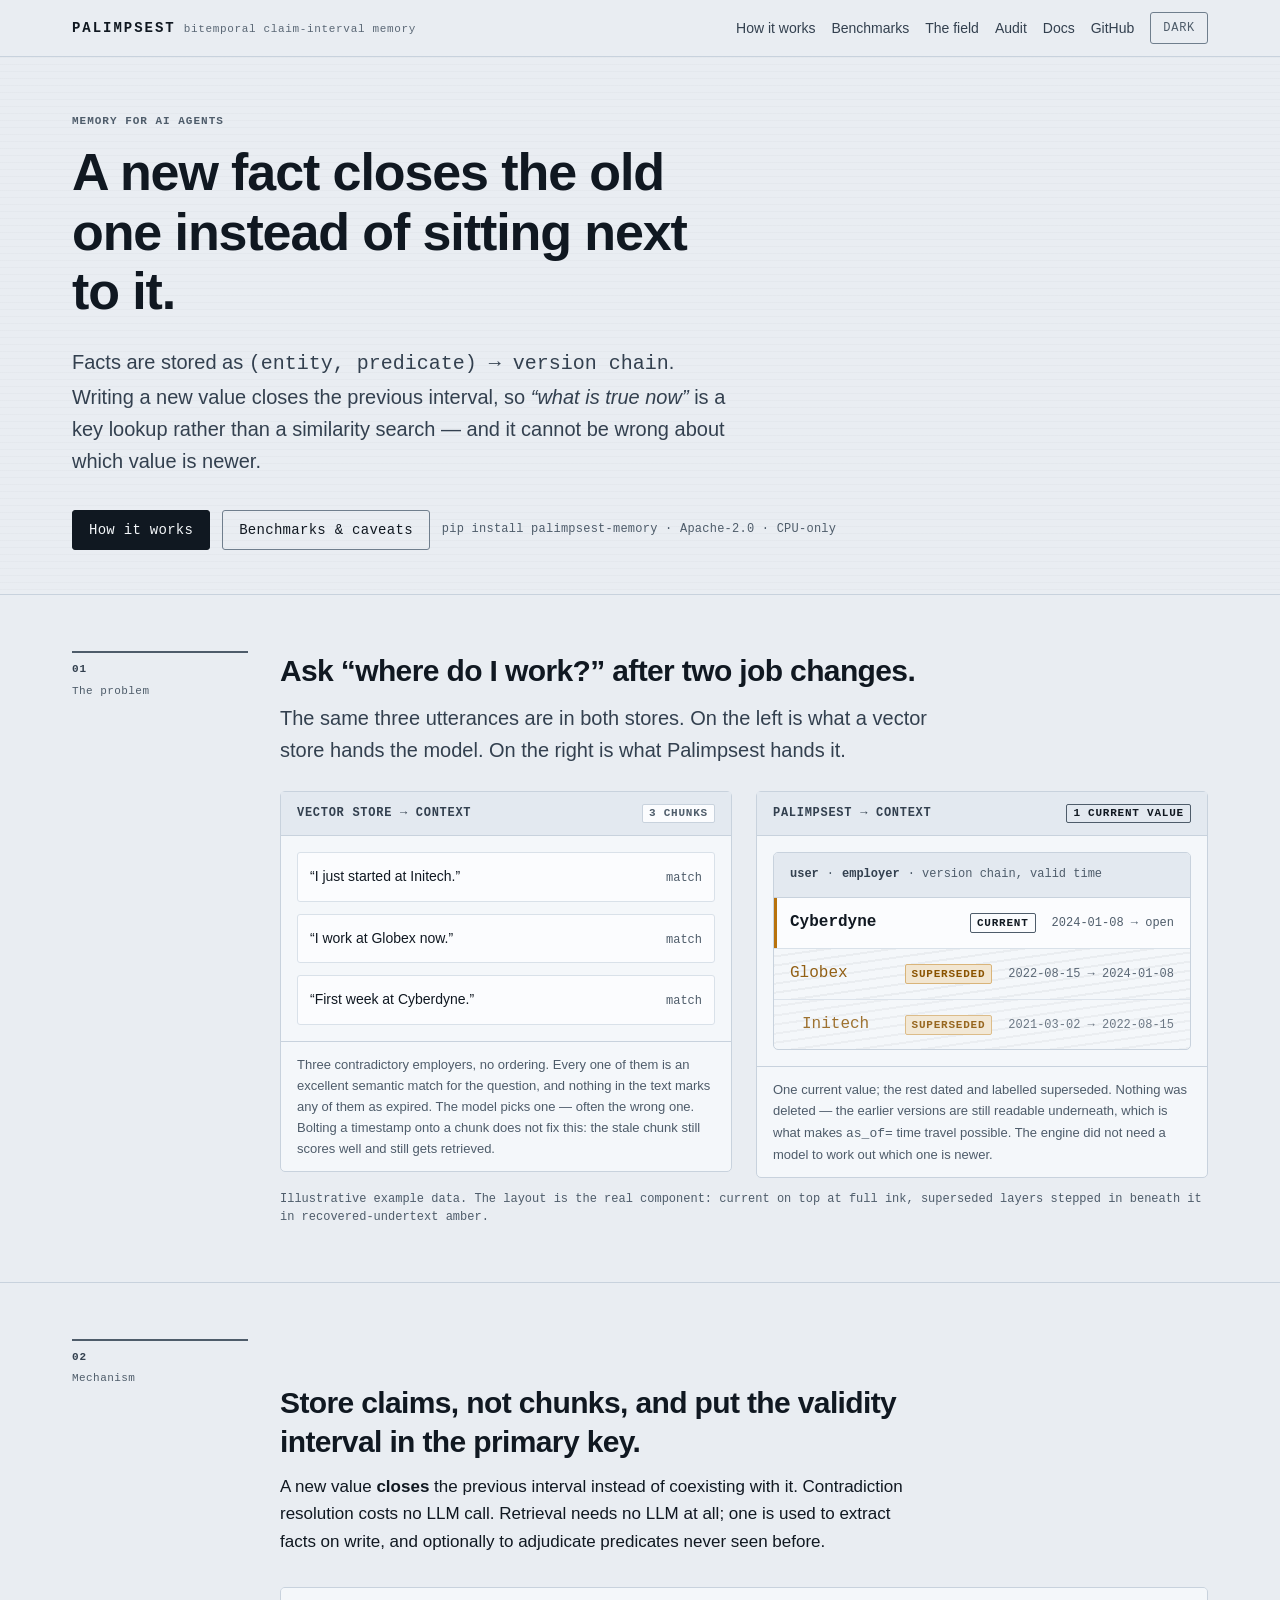
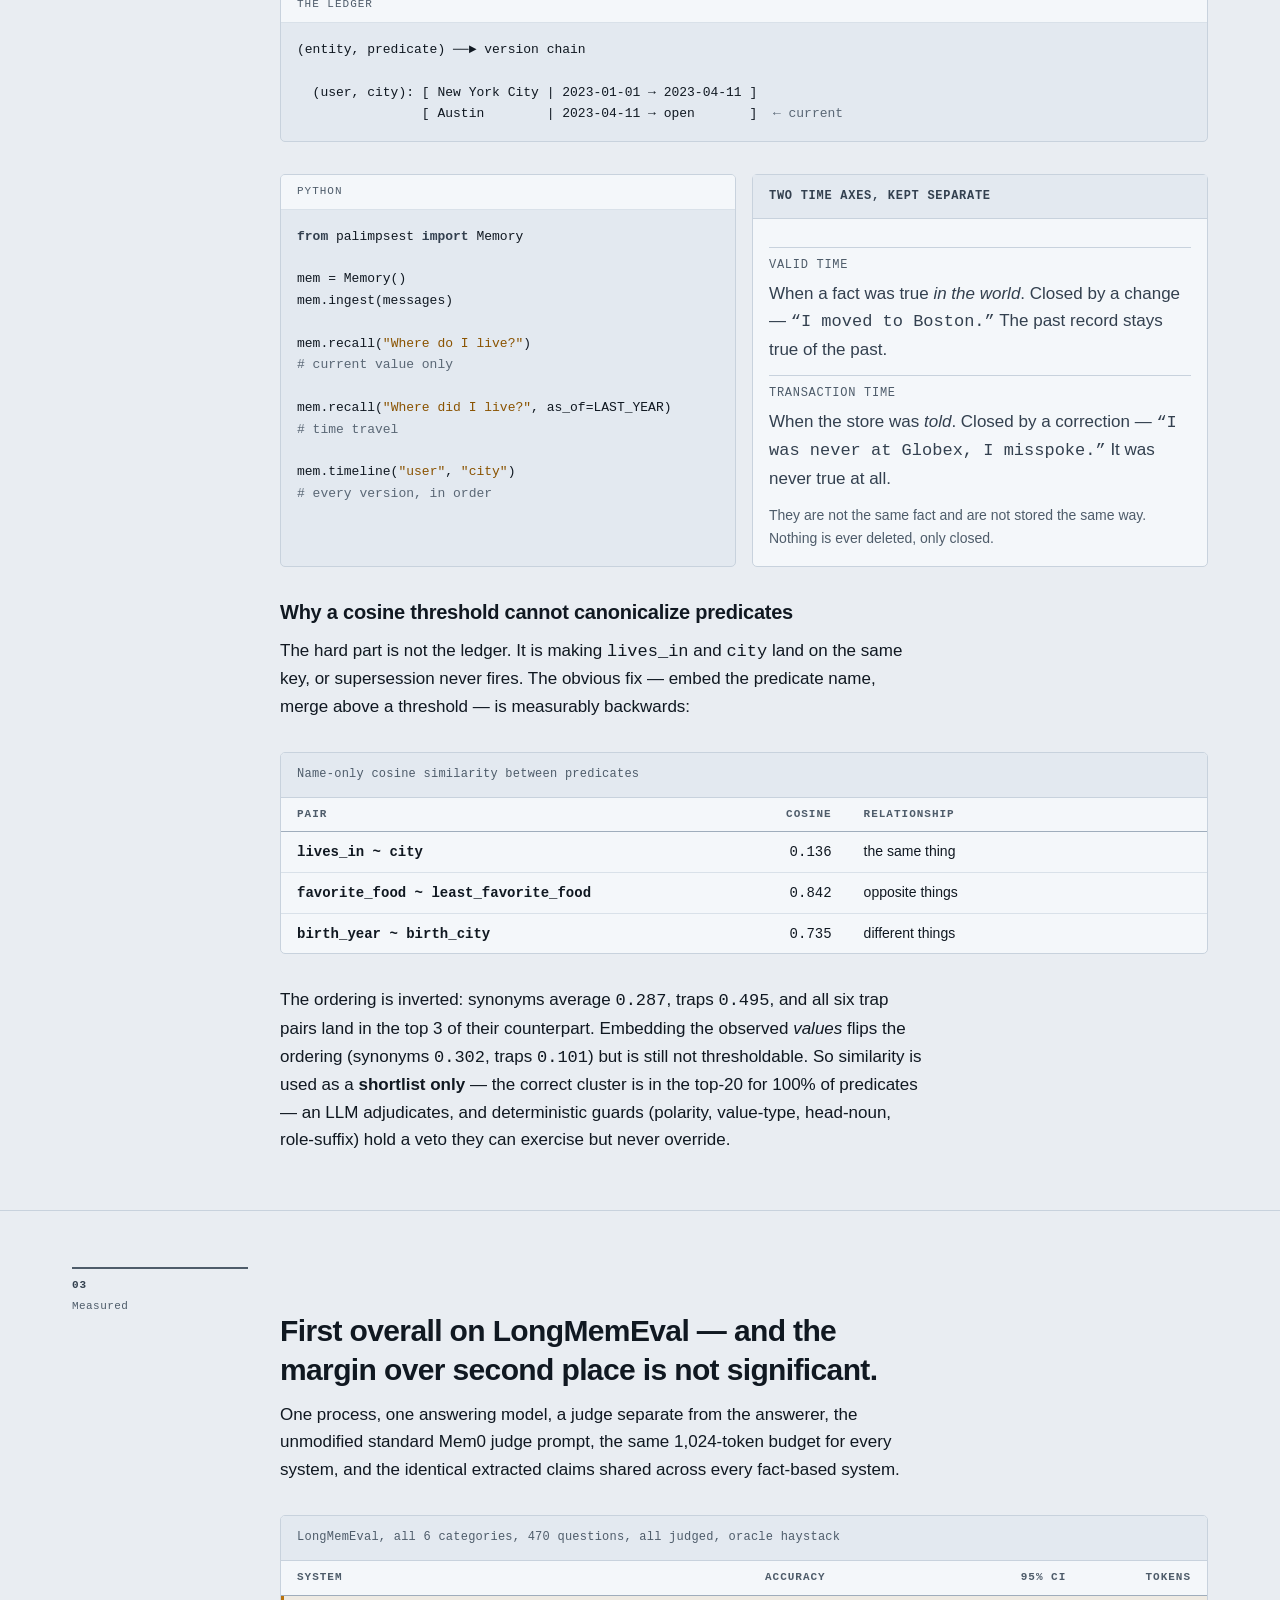
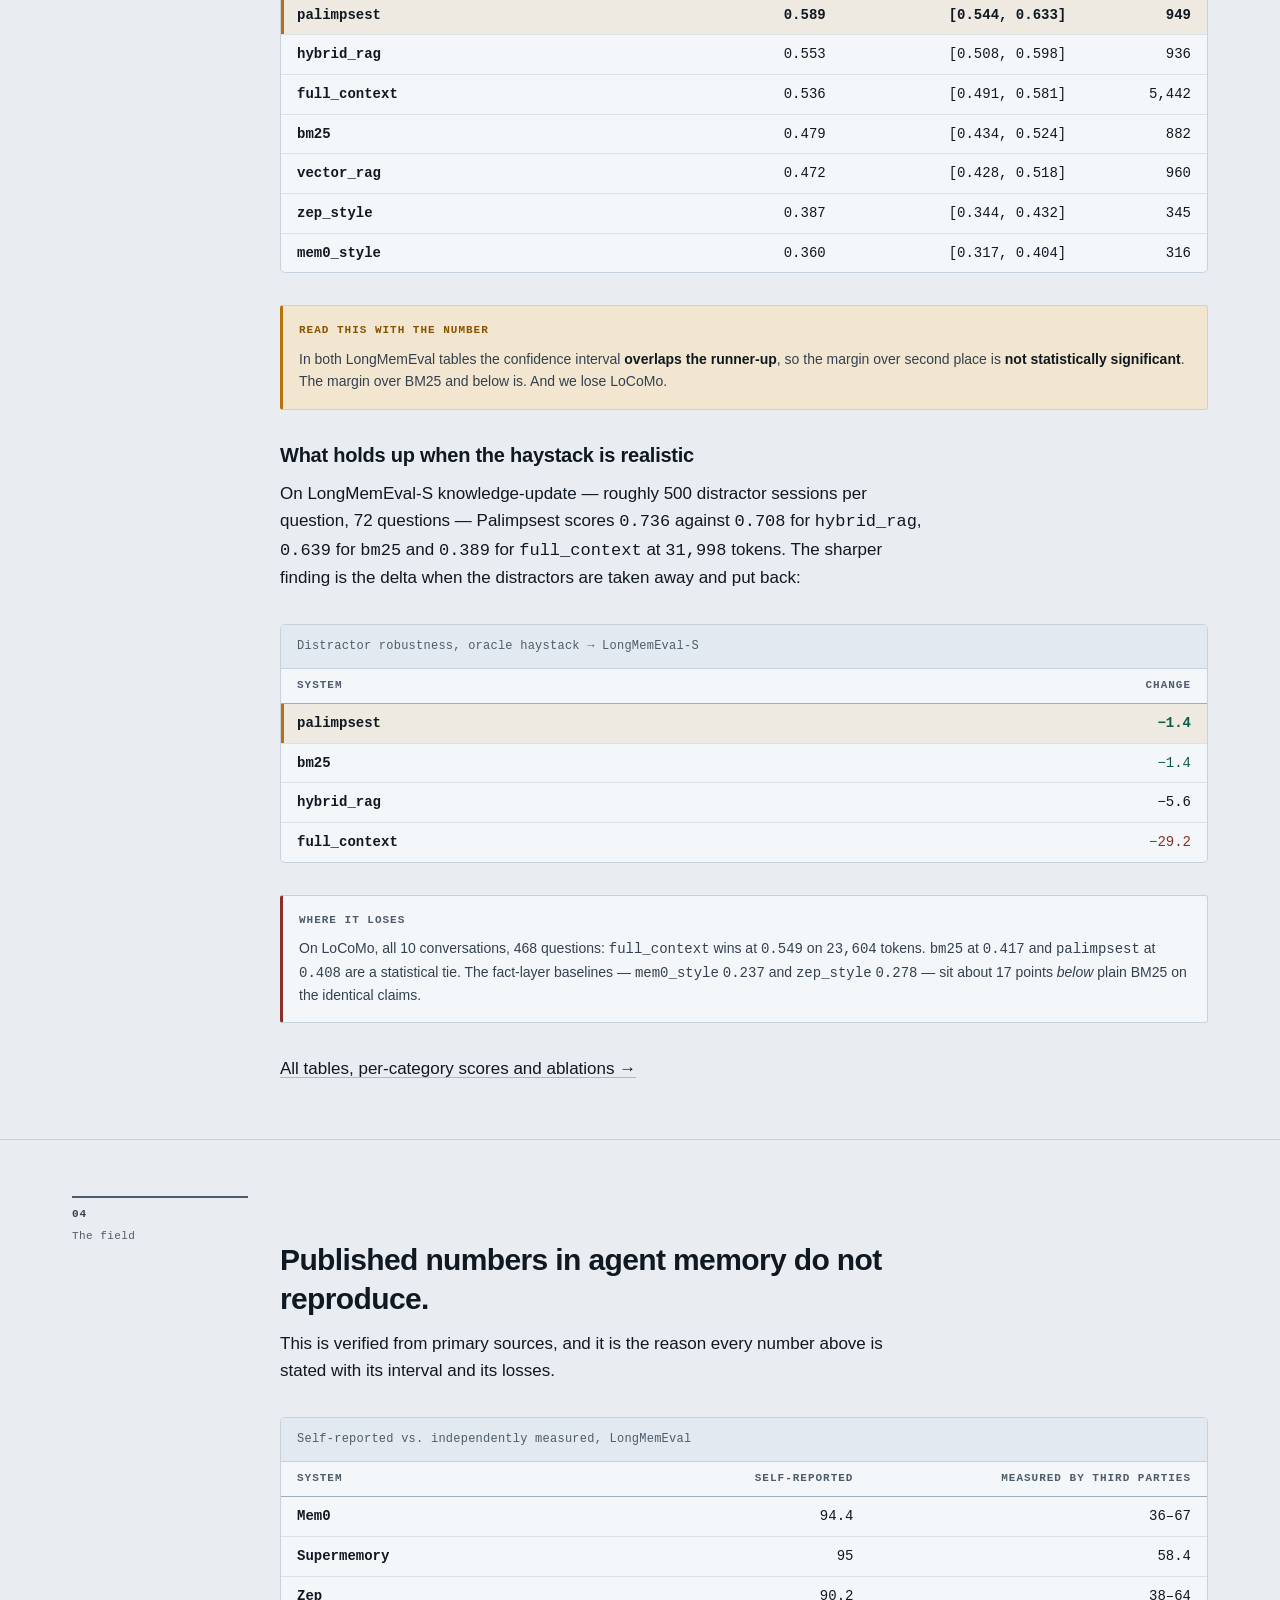
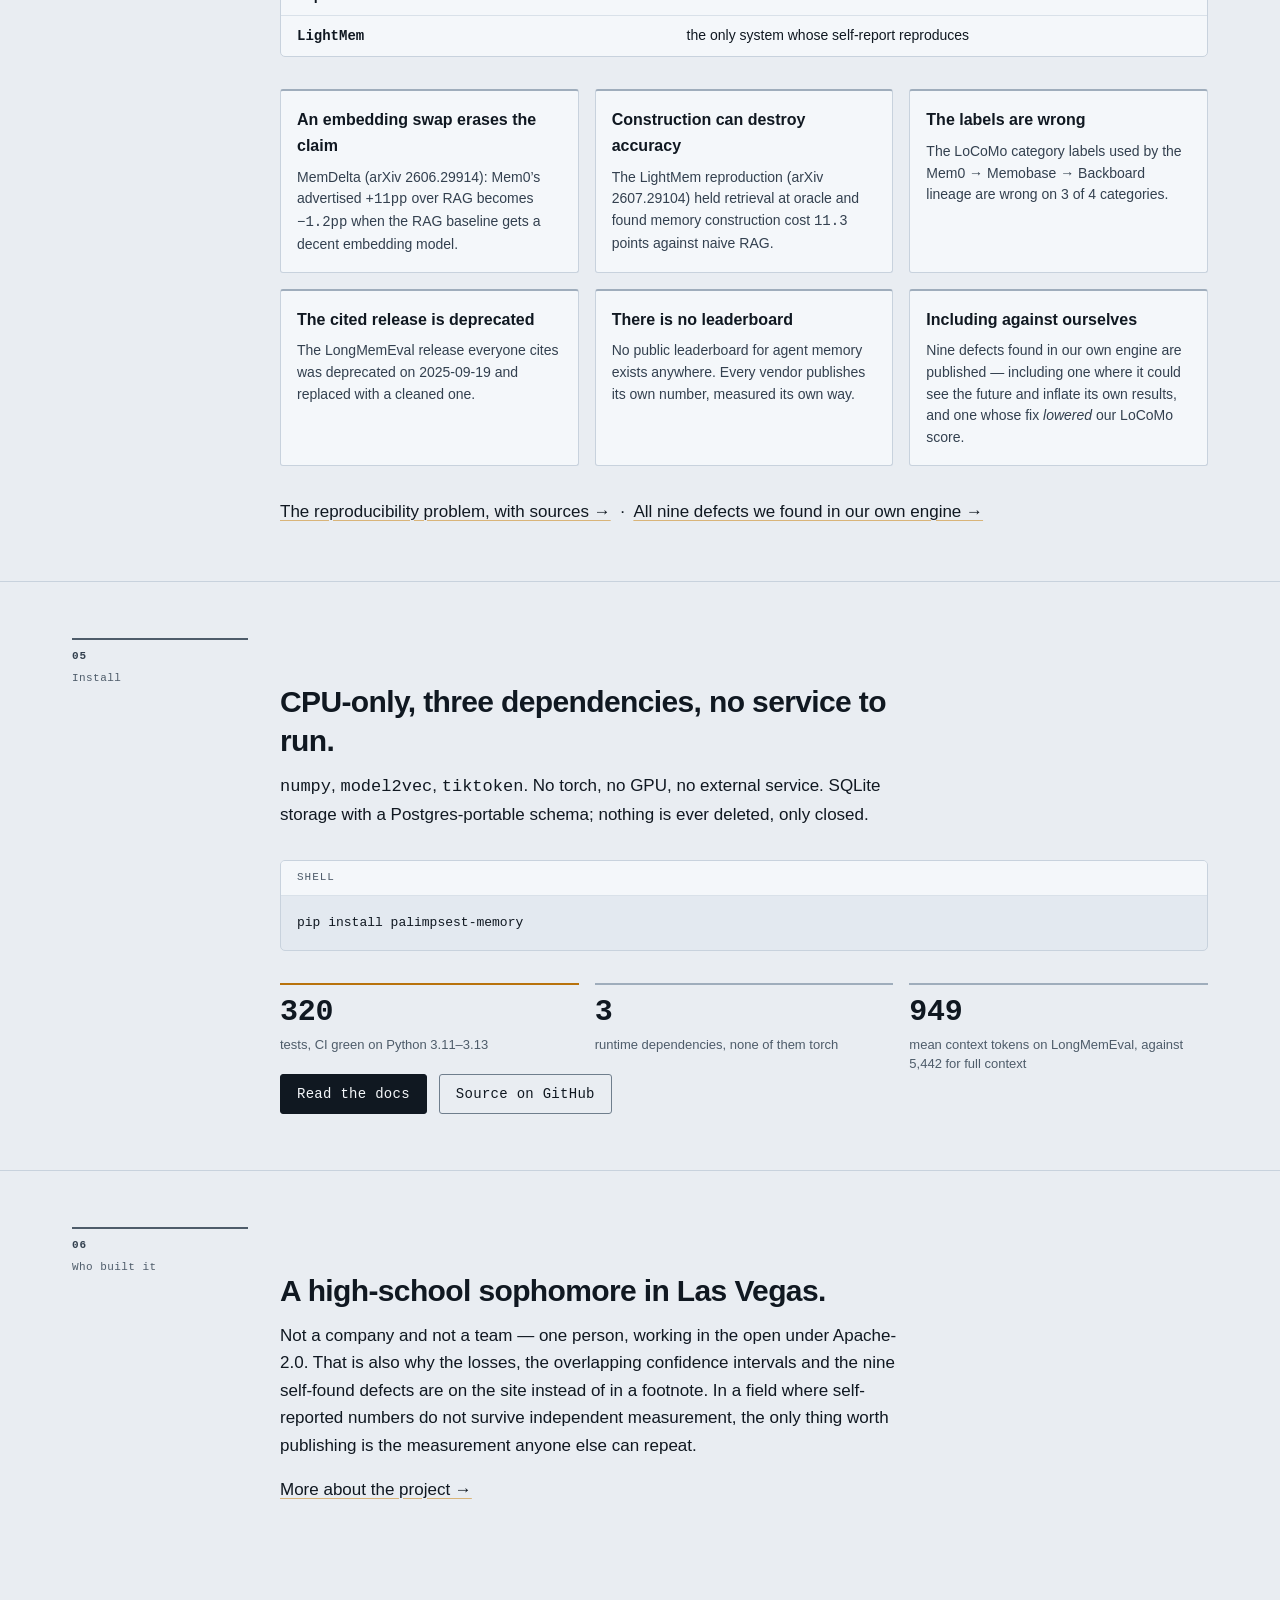
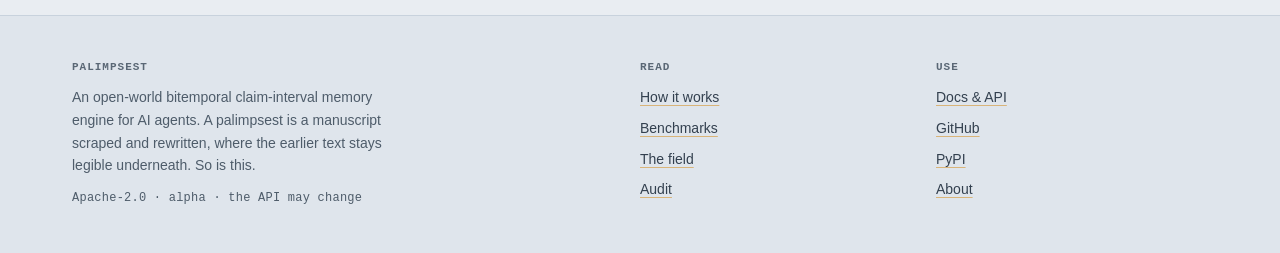
==== site/index.html @ 096b79fa "LLM-free retrieval ceiling for LongMemEval, per category A judged run over 470 questions costs an ho" ====
<!DOCTYPE html>
<html lang="en">
<head>
<meta charset="utf-8">
<meta name="viewport" content="width=device-width, initial-scale=1">
<title>Palimpsest — bitemporal claim-interval memory for AI agents</title>
<meta name="description" content="An open-world bitemporal memory engine. A new value closes the previous interval instead of coexisting with it, so &quot;what is true now&quot; is a key lookup, not a similarity search.">
<link rel="stylesheet" href="assets/site.css">
<script src="assets/site.js"></script>
</head>
<body>

<a class="skip-link" href="#main">Skip to content</a>

<header class="site-header" data-nav="closed">
  <div class="wrap site-header__inner">
    <a class="brand" href="index.html">
      <span class="brand__name">Palimpsest</span>
      <span class="brand__note">bitemporal claim-interval memory</span>
    </a>

    <nav class="nav" aria-label="Primary">
      <ul class="nav-list">
        <li><a href="how-it-works.html">How it works</a></li>
        <li><a href="benchmarks.html">Benchmarks</a></li>
        <li><a href="field.html">The field</a></li>
        <li><a href="audit.html">Audit</a></li>
        <li><a href="docs.html">Docs</a></li>
        <li><a href="https://github.com/joe51111jwd/palimpsest">GitHub</a></li>
      </ul>
    </nav>

    <button class="nav-toggle" type="button" data-nav-toggle aria-expanded="false">Menu</button>
    <button class="theme-toggle" type="button" data-theme-toggle>Dark</button>
  </div>
</header>

<main id="main">

  <!-- ============ Hero: the thesis, not a logo ============ -->
  <section class="hero">
    <div class="wrap">
      <p class="eyebrow">Memory for AI agents</p>
      <h1 class="hero__title">A new fact closes the old one instead of sitting next to it.</h1>
      <p class="hero__lede">
        Facts are stored as <span class="mono">(entity, predicate) → version chain</span>. Writing a new
        value closes the previous interval, so <em>&ldquo;what is true now&rdquo;</em> is a key lookup rather
        than a similarity search &mdash; and it cannot be wrong about which value is newer.
      </p>
      <div class="hero__actions">
        <a class="btn" href="how-it-works.html">How it works</a>
        <a class="btn btn--ghost" href="benchmarks.html">Benchmarks &amp; caveats</a>
        <span class="meta">pip install palimpsest-memory &middot; Apache-2.0 &middot; CPU-only</span>
      </div>
    </div>
  </section>

  <!-- ============ 01 The comparison ============ -->
  <section class="section" id="comparison">
    <div class="wrap section-grid">
      <div class="section-rail"><b>01</b><span>The problem</span></div>

      <div>
        <h2>Ask &ldquo;where do I work?&rdquo; after two job changes.</h2>
        <p class="lede mt-3">
          The same three utterances are in both stores. On the left is what a vector store hands the
          model. On the right is what Palimpsest hands it.
        </p>

        <div class="compare mt-5">

          <!-- What a vector store returns -->
          <div class="panel">
            <div class="panel__head">
              <span class="panel__title">Vector store &rarr; context</span>
              <span class="pill">3 chunks</span>
            </div>
            <div class="panel__body">
              <div class="chunk">
                <span class="chunk__text">&ldquo;I just started at Initech.&rdquo;</span>
                <span class="chunk__score">match</span>
              </div>
              <div class="chunk">
                <span class="chunk__text">&ldquo;I work at Globex now.&rdquo;</span>
                <span class="chunk__score">match</span>
              </div>
              <div class="chunk">
                <span class="chunk__text">&ldquo;First week at Cyberdyne.&rdquo;</span>
                <span class="chunk__score">match</span>
              </div>
            </div>
            <div class="panel__foot">
              Three contradictory employers, no ordering. Every one of them is an excellent semantic
              match for the question, and nothing in the text marks any of them as expired. The model
              picks one &mdash; often the wrong one. Bolting a timestamp onto a chunk does not fix this:
              the stale chunk still scores well and still gets retrieved.
            </div>
          </div>

          <!-- What Palimpsest returns -->
          <div class="panel">
            <div class="panel__head">
              <span class="panel__title">Palimpsest &rarr; context</span>
              <span class="pill pill--current">1 current value</span>
            </div>
            <div class="panel__body">
              <div class="stratum">
                <div class="stratum__key">
                  <b>user</b> <span>&middot;</span> <b>employer</b>
                  <span>&middot; version chain, valid time</span>
                </div>
                <div class="stratum__layers">
                  <div class="stratum-layer is-current">
                    <span class="stratum-layer__value">Cyberdyne</span>
                    <span class="pill pill--current">current</span>
                    <span class="stratum-layer__range">2024-01-08 &rarr; open</span>
                  </div>
                  <div class="stratum-layer is-superseded">
                    <span class="stratum-layer__value">Globex</span>
                    <span class="pill pill--superseded">superseded</span>
                    <span class="stratum-layer__range">2022-08-15 &rarr; 2024-01-08</span>
                  </div>
                  <div class="stratum-layer is-superseded">
                    <span class="stratum-layer__value">Initech</span>
                    <span class="pill pill--superseded">superseded</span>
                    <span class="stratum-layer__range">2021-03-02 &rarr; 2022-08-15</span>
                  </div>
                </div>
              </div>
            </div>
            <div class="panel__foot">
              One current value; the rest dated and labelled superseded. Nothing was deleted &mdash; the
              earlier versions are still readable underneath, which is what makes
              <span class="mono">as_of=</span> time travel possible. The engine did not need a model to
              work out which one is newer.
            </div>
          </div>

        </div>

        <p class="figcaption">
          Illustrative example data. The layout is the real component: current on top at full ink,
          superseded layers stepped in beneath it in recovered-undertext amber.
        </p>
      </div>
    </div>
  </section>

  <!-- ============ 02 Mechanism ============ -->
  <section class="section" id="mechanism">
    <div class="wrap section-grid">
      <div class="section-rail"><b>02</b><span>Mechanism</span></div>

      <div class="stack-lg">
        <div class="prose">
          <h2>Store claims, not chunks, and put the validity interval in the primary key.</h2>
          <p>
            A new value <strong>closes</strong> the previous interval instead of coexisting with it.
            Contradiction resolution costs no LLM call. Retrieval needs no LLM at all; one is used to
            extract facts on write, and optionally to adjudicate predicates never seen before.
          </p>
        </div>

        <div class="code">
          <div class="code__label">The ledger</div>
<pre><code>(entity, predicate) ──► version chain

  (user, city): [ New York City | 2023-01-01 → 2023-04-11 ]
                [ Austin        | 2023-04-11 → open       ]  <span class="c">← current</span></code></pre>
        </div>

        <div class="grid-2">
          <div class="code">
            <div class="code__label">python</div>
<pre><code><span class="k">from</span> palimpsest <span class="k">import</span> Memory

mem = Memory()
mem.ingest(messages)

mem.recall(<span class="s">"Where do I live?"</span>)
<span class="c"># current value only</span>

mem.recall(<span class="s">"Where did I live?"</span>, as_of=LAST_YEAR)
<span class="c"># time travel</span>

mem.timeline(<span class="s">"user"</span>, <span class="s">"city"</span>)
<span class="c"># every version, in order</span></code></pre>
          </div>

          <div class="panel">
            <div class="panel__head"><span class="panel__title">Two time axes, kept separate</span></div>
            <div class="panel__body">
              <dl class="dl-axes">
                <dt>Valid time</dt>
                <dd>When a fact was true <em>in the world</em>. Closed by a change &mdash;
                  <span class="mono">&ldquo;I moved to Boston.&rdquo;</span> The past record stays true of
                  the past.</dd>
                <dt>Transaction time</dt>
                <dd>When the store was <em>told</em>. Closed by a correction &mdash;
                  <span class="mono">&ldquo;I was never at Globex, I misspoke.&rdquo;</span> It was never
                  true at all.</dd>
              </dl>
              <p class="meta-note">
                They are not the same fact and are not stored the same way. Nothing is ever deleted,
                only closed.
              </p>
            </div>
          </div>
        </div>

        <div class="prose">
          <h3>Why a cosine threshold cannot canonicalize predicates</h3>
          <p>
            The hard part is not the ledger. It is making <span class="mono">lives_in</span> and
            <span class="mono">city</span> land on the same key, or supersession never fires. The
            obvious fix &mdash; embed the predicate name, merge above a threshold &mdash; is measurably
            backwards:
          </p>
        </div>

        <div class="table-wrap">
          <table class="data">
            <caption>Name-only cosine similarity between predicates</caption>
            <thead>
              <tr>
                <th scope="col" class="wrap-cell">pair</th>
                <th scope="col" class="num">cosine</th>
                <th scope="col" class="wrap-cell">relationship</th>
              </tr>
            </thead>
            <tbody>
              <tr>
                <th scope="row" class="mono wrap-cell">lives_in ~ city</th>
                <td class="num">0.136</td>
                <td class="wrap-cell">the same thing</td>
              </tr>
              <tr>
                <th scope="row" class="mono wrap-cell">favorite_food ~ least_favorite_food</th>
                <td class="num">0.842</td>
                <td class="wrap-cell">opposite things</td>
              </tr>
              <tr>
                <th scope="row" class="mono wrap-cell">birth_year ~ birth_city</th>
                <td class="num">0.735</td>
                <td class="wrap-cell">different things</td>
              </tr>
            </tbody>
          </table>
        </div>

        <div class="prose">
          <p>
            The ordering is inverted: synonyms average <span class="num">0.287</span>, traps
            <span class="num">0.495</span>, and all six trap pairs land in the top 3 of their
            counterpart. Embedding the observed <em>values</em> flips the ordering (synonyms
            <span class="num">0.302</span>, traps <span class="num">0.101</span>) but is still not
            thresholdable. So similarity is used as a <strong>shortlist only</strong> &mdash; the correct
            cluster is in the top-20 for 100% of predicates &mdash; an LLM adjudicates, and deterministic
            guards (polarity, value-type, head-noun, role-suffix) hold a veto they can exercise but
            never override.
          </p>
        </div>
      </div>
    </div>
  </section>

  <!-- ============ 03 Result ============ -->
  <section class="section" id="result">
    <div class="wrap section-grid">
      <div class="section-rail"><b>03</b><span>Measured</span></div>

      <div class="stack-lg">
        <div class="prose">
          <h2>First overall on LongMemEval &mdash; and the margin over second place is not significant.</h2>
          <p>
            One process, one answering model, a judge separate from the answerer, the unmodified
            standard Mem0 judge prompt, the same 1,024-token budget for every system, and the
            identical extracted claims shared across every fact-based system.
          </p>
        </div>

        <div class="table-wrap">
          <table class="data">
            <caption>LongMemEval, all 6 categories, 470 questions, all judged, oracle haystack</caption>
            <thead>
              <tr>
                <th scope="col" class="wrap-cell">system</th>
                <th scope="col" class="num">accuracy</th>
                <th scope="col" class="num">95% CI</th>
                <th scope="col" class="num">tokens</th>
              </tr>
            </thead>
            <tbody>
              <tr class="is-ours">
                <th scope="row" class="mono">palimpsest</th>
                <td class="num">0.589</td>
                <td class="num">[0.544, 0.633]</td>
                <td class="num">949</td>
              </tr>
              <tr>
                <th scope="row" class="mono">hybrid_rag</th>
                <td class="num">0.553</td>
                <td class="num">[0.508, 0.598]</td>
                <td class="num">936</td>
              </tr>
              <tr>
                <th scope="row" class="mono">full_context</th>
                <td class="num">0.536</td>
                <td class="num">[0.491, 0.581]</td>
                <td class="num">5,442</td>
              </tr>
              <tr>
                <th scope="row" class="mono">bm25</th>
                <td class="num">0.479</td>
                <td class="num">[0.434, 0.524]</td>
                <td class="num">882</td>
              </tr>
              <tr>
                <th scope="row" class="mono">vector_rag</th>
                <td class="num">0.472</td>
                <td class="num">[0.428, 0.518]</td>
                <td class="num">960</td>
              </tr>
              <tr>
                <th scope="row" class="mono">zep_style</th>
                <td class="num">0.387</td>
                <td class="num">[0.344, 0.432]</td>
                <td class="num">345</td>
              </tr>
              <tr>
                <th scope="row" class="mono">mem0_style</th>
                <td class="num">0.360</td>
                <td class="num">[0.317, 0.404]</td>
                <td class="num">316</td>
              </tr>
            </tbody>
          </table>
        </div>

        <div class="callout callout--caveat">
          <p class="callout__title">Read this with the number</p>
          <p>
            In both LongMemEval tables the confidence interval <strong>overlaps the runner-up</strong>,
            so the margin over second place is <strong>not statistically significant</strong>. The margin
            over BM25 and below is. And we lose LoCoMo.
          </p>
        </div>

        <div class="prose">
          <h3>What holds up when the haystack is realistic</h3>
          <p>
            On LongMemEval-S knowledge-update &mdash; roughly 500 distractor sessions per question, 72
            questions &mdash; Palimpsest scores <span class="num">0.736</span> against
            <span class="num">0.708</span> for <span class="mono">hybrid_rag</span>,
            <span class="num">0.639</span> for <span class="mono">bm25</span> and
            <span class="num">0.389</span> for <span class="mono">full_context</span> at
            <span class="num">31,998</span> tokens. The sharper finding is the delta when the
            distractors are taken away and put back:
          </p>
        </div>

        <div class="table-wrap">
          <table class="data">
            <caption>Distractor robustness, oracle haystack &rarr; LongMemEval-S</caption>
            <thead>
              <tr>
                <th scope="col" class="wrap-cell">system</th>
                <th scope="col" class="num">change</th>
              </tr>
            </thead>
            <tbody>
              <tr class="is-ours">
                <th scope="row" class="mono">palimpsest</th>
                <td class="num pos">&minus;1.4</td>
              </tr>
              <tr>
                <th scope="row" class="mono">bm25</th>
                <td class="num pos">&minus;1.4</td>
              </tr>
              <tr>
                <th scope="row" class="mono">hybrid_rag</th>
                <td class="num">&minus;5.6</td>
              </tr>
              <tr>
                <th scope="row" class="mono">full_context</th>
                <td class="num neg">&minus;29.2</td>
              </tr>
            </tbody>
          </table>
        </div>

        <div class="callout callout--loss">
          <p class="callout__title">Where it loses</p>
          <p>
            On LoCoMo, all 10 conversations, 468 questions: <span class="mono">full_context</span> wins
            at <span class="num">0.549</span> on <span class="num">23,604</span> tokens.
            <span class="mono">bm25</span> at <span class="num">0.417</span> and
            <span class="mono">palimpsest</span> at <span class="num">0.408</span> are a statistical
            tie. The fact-layer baselines &mdash; <span class="mono">mem0_style</span>
            <span class="num">0.237</span> and <span class="mono">zep_style</span>
            <span class="num">0.278</span> &mdash; sit about 17 points <em>below</em> plain BM25 on the
            identical claims.
          </p>
        </div>

        <p><a href="benchmarks.html">All tables, per-category scores and ablations &rarr;</a></p>
      </div>
    </div>
  </section>

  <!-- ============ 04 The field ============ -->
  <section class="section" id="field">
    <div class="wrap section-grid">
      <div class="section-rail"><b>04</b><span>The field</span></div>

      <div class="stack-lg">
        <div class="prose">
          <h2>Published numbers in agent memory do not reproduce.</h2>
          <p>
            This is verified from primary sources, and it is the reason every number above is stated
            with its interval and its losses.
          </p>
        </div>

        <div class="table-wrap">
          <table class="data">
            <caption>Self-reported vs. independently measured, LongMemEval</caption>
            <thead>
              <tr>
                <th scope="col" class="wrap-cell">system</th>
                <th scope="col" class="num">self-reported</th>
                <th scope="col" class="num">measured by third parties</th>
              </tr>
            </thead>
            <tbody>
              <tr>
                <th scope="row" class="mono">Mem0</th>
                <td class="num">94.4</td>
                <td class="num">36&ndash;67</td>
              </tr>
              <tr>
                <th scope="row" class="mono">Supermemory</th>
                <td class="num">95</td>
                <td class="num">58.4</td>
              </tr>
              <tr>
                <th scope="row" class="mono">Zep</th>
                <td class="num">90.2</td>
                <td class="num">38&ndash;64</td>
              </tr>
              <tr>
                <th scope="row" class="mono">LightMem</th>
                <td class="wrap-cell" colspan="2">the only system whose self-report reproduces</td>
              </tr>
            </tbody>
          </table>
        </div>

        <div class="grid-3">
          <div class="card">
            <p class="card__title">An embedding swap erases the claim</p>
            <p class="card__body">
              MemDelta (arXiv 2606.29914): Mem0&rsquo;s advertised <span class="num">+11pp</span> over RAG
              becomes <span class="num">&minus;1.2pp</span> when the RAG baseline gets a decent
              embedding model.
            </p>
          </div>
          <div class="card">
            <p class="card__title">Construction can destroy accuracy</p>
            <p class="card__body">
              The LightMem reproduction (arXiv 2607.29104) held retrieval at oracle and found memory
              construction cost <span class="num">11.3</span> points against naive RAG.
            </p>
          </div>
          <div class="card">
            <p class="card__title">The labels are wrong</p>
            <p class="card__body">
              The LoCoMo category labels used by the Mem0 &rarr; Memobase &rarr; Backboard lineage are
              wrong on 3 of 4 categories.
            </p>
          </div>
          <div class="card">
            <p class="card__title">The cited release is deprecated</p>
            <p class="card__body">
              The LongMemEval release everyone cites was deprecated on 2025-09-19 and replaced with a
              cleaned one.
            </p>
          </div>
          <div class="card">
            <p class="card__title">There is no leaderboard</p>
            <p class="card__body">
              No public leaderboard for agent memory exists anywhere. Every vendor publishes its own
              number, measured its own way.
            </p>
          </div>
          <div class="card">
            <p class="card__title">Including against ourselves</p>
            <p class="card__body">
              Nine defects found in our own engine are published &mdash; including one where it could see
              the future and inflate its own results, and one whose fix <em>lowered</em> our LoCoMo
              score.
            </p>
          </div>
        </div>

        <p>
          <a href="field.html">The reproducibility problem, with sources &rarr;</a>
          &nbsp;&middot;&nbsp;
          <a href="audit.html">All nine defects we found in our own engine &rarr;</a>
        </p>
      </div>
    </div>
  </section>

  <!-- ============ 05 Install ============ -->
  <section class="section" id="install">
    <div class="wrap section-grid">
      <div class="section-rail"><b>05</b><span>Install</span></div>

      <div class="stack-lg">
        <div class="prose">
          <h2>CPU-only, three dependencies, no service to run.</h2>
          <p>
            <span class="mono">numpy</span>, <span class="mono">model2vec</span>,
            <span class="mono">tiktoken</span>. No torch, no GPU, no external service. SQLite storage
            with a Postgres-portable schema; nothing is ever deleted, only closed.
          </p>
        </div>

        <div class="code">
          <div class="code__label">shell</div>
<pre><code>pip install palimpsest-memory</code></pre>
        </div>

        <div class="grid-3">
          <div class="stat stat--accent">
            <span class="stat__value">320</span>
            <span class="stat__label">tests, CI green on Python 3.11&ndash;3.13</span>
          </div>
          <div class="stat">
            <span class="stat__value">3</span>
            <span class="stat__label">runtime dependencies, none of them torch</span>
          </div>
          <div class="stat">
            <span class="stat__value">949</span>
            <span class="stat__label">mean context tokens on LongMemEval, against 5,442 for full context</span>
          </div>
        </div>

        <div class="hero__actions mt-0">
          <a class="btn" href="docs.html">Read the docs</a>
          <a class="btn btn--ghost" href="https://github.com/joe51111jwd/palimpsest">Source on GitHub</a>
        </div>
      </div>
    </div>
  </section>

  <!-- ============ 06 Who ============ -->
  <section class="section" id="who">
    <div class="wrap section-grid">
      <div class="section-rail"><b>06</b><span>Who built it</span></div>
      <div class="prose">
        <h2>A high-school sophomore in Las Vegas.</h2>
        <p>
          Not a company and not a team &mdash; one person, working in the open under Apache-2.0. That is
          also why the losses, the overlapping confidence intervals and the nine self-found defects are
          on the site instead of in a footnote. In a field where self-reported numbers do not survive
          independent measurement, the only thing worth publishing is the measurement anyone else can
          repeat.
        </p>
        <p><a href="about.html">More about the project &rarr;</a></p>
      </div>
    </div>
  </section>

</main>

<footer class="site-footer">
  <div class="wrap site-footer__grid">
    <div>
      <h2>Palimpsest</h2>
      <p class="measure-short">
        An open-world bitemporal claim-interval memory engine for AI agents. A palimpsest is a
        manuscript scraped and rewritten, where the earlier text stays legible underneath. So is this.
      </p>
      <p class="meta mt-3">Apache-2.0 &middot; alpha &middot; the API may change</p>
    </div>
    <div>
      <h2>Read</h2>
      <ul>
        <li><a href="how-it-works.html">How it works</a></li>
        <li><a href="benchmarks.html">Benchmarks</a></li>
        <li><a href="field.html">The field</a></li>
        <li><a href="audit.html">Audit</a></li>
      </ul>
    </div>
    <div>
      <h2>Use</h2>
      <ul>
        <li><a href="docs.html">Docs &amp; API</a></li>
        <li><a href="https://github.com/joe51111jwd/palimpsest">GitHub</a></li>
        <li><a href="https://pypi.org/project/palimpsest-memory/">PyPI</a></li>
        <li><a href="about.html">About</a></li>
      </ul>
    </div>
  </div>
</footer>

</body>
</html>
---- site/assets/site.css ----
/* ==========================================================================
   Palimpsest — site design system
   One stylesheet. No build step, no imports, no external requests.

   Concept: the site is the imaging apparatus; the data is the manuscript.
   Cool plate-grey ground, iron-gall ink, recovered-text amber as the single
   accent (amber == undertext recovered by multispectral imaging).

   Contents
     01  Tokens — colour (light)
     02  Tokens — colour (dark)
     03  Tokens — type, space, radius, motion
     04  Reset + base elements
     05  Layout: wrap, section, rail
     06  Header / nav
     07  Footer
     08  Hero
     09  Prose / article
     10  Typographic utilities (eyebrow, lede, meta, num)
     11  Stratum  <- the central component
     12  Panels, cards, compare
     13  Data tables
     14  Code blocks
     15  Callouts
     16  Buttons
     17  Pills / badges
     18  Stats
     19  Misc utilities
   ========================================================================== */

/* -- 01  Tokens — colour (light) -------------------------------------------
   The complete palette lives here on bare :root. Dark mode only REDEFINES
   these names; no colour is ever declared for the first time in a media
   query. --------------------------------------------------------------- */

:root {
  color-scheme: light;

  /* Ground: a cool plate grey, blue-biased. Never white, never cream. */
  --c-bg:            #e9edf2;
  --c-bg-sunken:     #dfe5ec;
  --c-surface:       #f4f7fa;
  --c-surface-2:     #fbfcfe;
  --c-surface-inset: #e3e9f0;

  /* Iron-gall ink, oxidised toward blue-black. */
  --c-ink:           #101821;
  --c-ink-2:         #33404f;
  --c-ink-3:         #4e5c6a;
  --c-ink-4:         #5a6775;
  --c-ink-inverse:   #f4f7fa;

  --c-border:        #c8d2dd;
  --c-border-soft:   #d9e1e9;
  --c-border-strong: #9fadbc;
  --c-control-border: #6f7e8d;

  /* Recovered undertext. The only accent. */
  --c-accent:        #b8720c;
  --c-accent-text:   #8a5300;
  --c-accent-strong: #6d4200;
  --c-accent-soft:   #f2e6d1;
  --c-accent-line:   #d9b479;

  --c-focus:         #8a5300;

  /* Reserved for signed deltas in result tables. Used nowhere else. */
  --c-pos:           #0f5c4a;
  --c-neg:           #8c2f28;

  --c-selection-bg:  #d9b479;
  --c-selection-fg:  #101821;

  /* Erasure wash laid over superseded strata. */
  --tint-erasure:    rgba(16, 24, 33, 0.045);
  --tint-glow:       rgba(184, 114, 12, 0.10);

  --shadow-1: 0 1px 0 rgba(16, 24, 33, 0.05);
  --shadow-2: 0 1px 2px rgba(16, 24, 33, 0.08), 0 6px 16px -8px rgba(16, 24, 33, 0.16);
}

/* -- 02  Tokens — colour (dark) --------------------------------------------
   The multispectral plate itself: deep, cool, and the undertext glows.
   Both the system-preference branch and the explicit toggle branch. ------ */

@media (prefers-color-scheme: dark) {
  :root:not([data-theme="light"]) {
    color-scheme: dark;

    --c-bg:            #0b1016;
    --c-bg-sunken:     #070b10;
    --c-surface:       #121a23;
    --c-surface-2:     #18222d;
    --c-surface-inset: #0e151d;

    --c-ink:           #dce4ec;
    --c-ink-2:         #adbac7;
    --c-ink-3:         #8695a4;
    --c-ink-4:         #7d8b99;
    --c-ink-inverse:   #0b1016;

    --c-border:        #26313d;
    --c-border-soft:   #1c2530;
    --c-border-strong: #3b4959;
    --c-control-border: #6b7a89;

    --c-accent:        #f0b04a;
    --c-accent-text:   #f0b04a;
    --c-accent-strong: #f7c877;
    --c-accent-soft:   #2a2113;
    --c-accent-line:   #6d5323;

    --c-focus:         #f0b04a;

    --c-pos:           #5cc3a8;
    --c-neg:           #e08a83;

    --c-selection-bg:  #6d5323;
    --c-selection-fg:  #f7f0e2;

    --tint-erasure:    rgba(220, 228, 236, 0.05);
    --tint-glow:       rgba(240, 176, 74, 0.12);

    --shadow-1: 0 1px 0 rgba(0, 0, 0, 0.4);
    --shadow-2: 0 1px 2px rgba(0, 0, 0, 0.5), 0 8px 20px -10px rgba(0, 0, 0, 0.7);
  }
}

:root[data-theme="dark"] {
  color-scheme: dark;

  --c-bg:            #0b1016;
  --c-bg-sunken:     #070b10;
  --c-surface:       #121a23;
  --c-surface-2:     #18222d;
  --c-surface-inset: #0e151d;

  --c-ink:           #dce4ec;
  --c-ink-2:         #adbac7;
  --c-ink-3:         #8695a4;
  --c-ink-4:         #7d8b99;
  --c-ink-inverse:   #0b1016;

  --c-border:        #26313d;
  --c-border-soft:   #1c2530;
  --c-border-strong: #3b4959;
  --c-control-border: #6b7a89;

  --c-accent:        #f0b04a;
  --c-accent-text:   #f0b04a;
  --c-accent-strong: #f7c877;
  --c-accent-soft:   #2a2113;
  --c-accent-line:   #6d5323;

  --c-focus:         #f0b04a;

  --c-pos:           #5cc3a8;
  --c-neg:           #e08a83;

  --c-selection-bg:  #6d5323;
  --c-selection-fg:  #f7f0e2;

  --tint-erasure:    rgba(220, 228, 236, 0.05);
  --tint-glow:       rgba(240, 176, 74, 0.12);

  --shadow-1: 0 1px 0 rgba(0, 0, 0, 0.4);
  --shadow-2: 0 1px 2px rgba(0, 0, 0, 0.5), 0 8px 20px -10px rgba(0, 0, 0, 0.7);
}

/* -- 03  Tokens — type, space, radius --------------------------------------
   System stacks only. Pairing: a system sans for prose and headings, a
   system mono for the "apparatus" — labels, dates, table headers, badges,
   code. Nothing is loaded over the network. ----------------------------- */

:root {
  --font-sans: -apple-system, BlinkMacSystemFont, "Segoe UI", Roboto,
               "Helvetica Neue", "Noto Sans", Arial, sans-serif;
  --font-mono: ui-monospace, SFMono-Regular, "SF Mono", Menlo, Consolas,
               "Roboto Mono", "Liberation Mono", monospace;

  --fs-2xs:  0.6875rem;   /* 11 — plate labels only */
  --fs-xs:   0.75rem;     /* 12 */
  --fs-sm:   0.8125rem;   /* 13 */
  --fs-ui:   0.875rem;    /* 14 — nav, table cells */
  --fs-base: 1rem;        /* 16 */
  --fs-md:   1.0625rem;   /* 17 — body prose */
  --fs-lg:   clamp(1.125rem, 0.35vw + 1.05rem, 1.25rem);
  --fs-xl:   clamp(1.3125rem, 0.6vw + 1.15rem, 1.5rem);
  --fs-2xl:  clamp(1.5rem, 1vw + 1.25rem, 1.875rem);
  --fs-3xl:  clamp(1.875rem, 1.8vw + 1.4rem, 2.5rem);
  --fs-4xl:  clamp(2.125rem, 3.2vw + 1.4rem, 3.25rem);

  --lh-tight: 1.15;
  --lh-snug:  1.3;
  --lh-body:  1.62;

  --tr-tight: -0.021em;
  --tr-label:  0.09em;

  --sp-1: 0.25rem;
  --sp-2: 0.5rem;
  --sp-3: 0.75rem;
  --sp-4: 1rem;
  --sp-5: 1.5rem;
  --sp-6: 2rem;
  --sp-7: 2.75rem;
  --sp-8: 3.5rem;
  --sp-9: 5rem;
  --sp-10: 7rem;

  --r-1: 2px;
  --r-2: 3px;
  --r-3: 5px;

  --max-page: 76rem;
  --max-prose: 68ch;
  --gutter: clamp(1rem, 4vw, 2.5rem);
  --rail-w: 11rem;
  --header-h: 3.5rem;

  --hairline: 1px solid var(--c-border);
  --hairline-soft: 1px solid var(--c-border-soft);
}

/* -- 04  Reset + base ---------------------------------------------------- */

*, *::before, *::after { box-sizing: border-box; }

html {
  -webkit-text-size-adjust: 100%;
  scroll-padding-top: calc(var(--header-h) + var(--sp-5));
}

body {
  margin: 0;
  background-color: var(--c-bg);
  color: var(--c-ink);
  font-family: var(--font-sans);
  font-size: var(--fs-md);
  line-height: var(--lh-body);
  -webkit-font-smoothing: antialiased;
  text-rendering: optimizeLegibility;
}

::selection { background: var(--c-selection-bg); color: var(--c-selection-fg); }

h1, h2, h3, h4, h5, h6 { margin: 0; font-weight: 620; line-height: var(--lh-snug); }
h1 { font-size: var(--fs-4xl); line-height: var(--lh-tight); letter-spacing: var(--tr-tight); }
h2 { font-size: var(--fs-2xl); letter-spacing: var(--tr-tight); }
h3 { font-size: var(--fs-lg); letter-spacing: -0.012em; }
h4 { font-size: var(--fs-base); }

p, ul, ol, dl, figure, table, pre, blockquote { margin: 0; }

a {
  color: inherit;
  text-decoration: underline;
  text-decoration-color: var(--c-accent-line);
  text-decoration-thickness: 1px;
  text-underline-offset: 0.18em;
}
a:hover { text-decoration-color: var(--c-accent); }

:where(a, button, input, select, textarea, summary, [tabindex]):focus-visible {
  outline: 2px solid var(--c-focus);
  outline-offset: 2px;
  border-radius: var(--r-1);
}

img, svg, video { max-width: 100%; height: auto; }

hr {
  border: 0;
  border-top: var(--hairline);
  margin: var(--sp-7) 0;
}

small { font-size: var(--fs-sm); }

abbr[title] { text-decoration: underline dotted var(--c-border-strong); cursor: help; }

/* -- 05  Layout ---------------------------------------------------------- */

.wrap {
  width: 100%;
  max-width: var(--max-page);
  margin-inline: auto;
  padding-inline: var(--gutter);
}

.wrap--narrow { max-width: 58rem; }

.section {
  padding-block: var(--sp-8);
  border-top: var(--hairline);
}
.section--flush { border-top: 0; }
.section--sunken { background: var(--c-bg-sunken); }

/* Two-column: a narrow left "apparatus rail" carrying the section number and
   label, content to its right. Collapses to one column on small screens. */
.section-grid {
  display: grid;
  grid-template-columns: minmax(0, 1fr);
  gap: var(--sp-4);
}

@media (min-width: 62rem) {
  .section-grid {
    grid-template-columns: var(--rail-w) minmax(0, 1fr);
    gap: var(--sp-6);
  }
  .section-rail {
    position: sticky;
    top: calc(var(--header-h) + var(--sp-5));
    align-self: start;
  }
}

.section-rail {
  font-family: var(--font-mono);
  font-size: var(--fs-2xs);
  letter-spacing: var(--tr-label);
  text-transform: uppercase;
  color: var(--c-ink-3);
  border-top: 2px solid var(--c-ink-3);
  padding-top: var(--sp-2);
}
.section-rail b { display: block; font-weight: 700; color: var(--c-ink-2); }
.section-rail span { display: block; margin-top: var(--sp-1); letter-spacing: 0.04em; text-transform: none; }

.stack > * + * { margin-top: var(--sp-4); }
.stack-lg > * + * { margin-top: var(--sp-6); }
.stack-sm > * + * { margin-top: var(--sp-2); }

.grid-2 {
  display: grid;
  gap: var(--sp-4);
  grid-template-columns: minmax(0, 1fr);
}
.grid-3 {
  display: grid;
  gap: var(--sp-4);
  grid-template-columns: minmax(0, 1fr);
}
@media (min-width: 48rem) {
  .grid-2 { grid-template-columns: repeat(2, minmax(0, 1fr)); }
  .grid-3 { grid-template-columns: repeat(2, minmax(0, 1fr)); }
}
@media (min-width: 68rem) {
  .grid-3 { grid-template-columns: repeat(3, minmax(0, 1fr)); }
}

/* -- 06  Header / nav ---------------------------------------------------- */

.skip-link {
  position: absolute;
  left: var(--sp-2);
  top: -4rem;
  z-index: 100;
  background: var(--c-surface-2);
  color: var(--c-ink);
  border: var(--hairline);
  padding: var(--sp-2) var(--sp-3);
  border-radius: var(--r-2);
  font-size: var(--fs-ui);
}
.skip-link:focus { top: var(--sp-2); }

.site-header {
  position: sticky;
  top: 0;
  z-index: 50;
  background: var(--c-bg);
  border-bottom: var(--hairline);
}

.site-header__inner {
  min-height: var(--header-h);
  display: flex;
  align-items: center;
  gap: var(--sp-4);
}

.brand {
  display: inline-flex;
  align-items: baseline;
  gap: var(--sp-2);
  text-decoration: none;
  margin-right: auto;
}
.brand__name {
  font-family: var(--font-mono);
  font-size: var(--fs-ui);
  font-weight: 700;
  letter-spacing: 0.14em;
  text-transform: uppercase;
  color: var(--c-ink);
}
.brand__note {
  font-family: var(--font-mono);
  font-size: var(--fs-2xs);
  letter-spacing: 0.06em;
  color: var(--c-ink-4);
}
@media (max-width: 34rem) { .brand__note { display: none; } }

.nav-toggle {
  display: inline-flex;
  align-items: center;
  gap: var(--sp-2);
  font-family: var(--font-mono);
  font-size: var(--fs-xs);
  letter-spacing: 0.06em;
  text-transform: uppercase;
  background: transparent;
  color: var(--c-ink-2);
  border: 1px solid var(--c-control-border);
  border-radius: var(--r-2);
  padding: var(--sp-2) var(--sp-3);
  cursor: pointer;
}
.nav-toggle:hover { border-color: var(--c-ink-3); color: var(--c-ink); }

.nav { display: contents; }

.nav-list {
  list-style: none;
  margin: 0;
  padding: 0;
  display: flex;
  align-items: center;
  gap: var(--sp-4);
}

.nav-list a {
  font-size: var(--fs-ui);
  color: var(--c-ink-2);
  text-decoration: none;
  padding-block: var(--sp-2);
  border-bottom: 2px solid transparent;
  white-space: nowrap;
}
.nav-list a:hover { color: var(--c-ink); border-bottom-color: var(--c-border-strong); }
.nav-list a[aria-current="page"] {
  color: var(--c-ink);
  border-bottom-color: var(--c-accent);
}

.theme-toggle {
  font-family: var(--font-mono);
  font-size: var(--fs-xs);
  letter-spacing: 0.06em;
  text-transform: uppercase;
  background: transparent;
  color: var(--c-ink-3);
  border: 1px solid var(--c-control-border);
  border-radius: var(--r-2);
  padding: var(--sp-2) var(--sp-3);
  cursor: pointer;
  white-space: nowrap;
}
.theme-toggle:hover { color: var(--c-ink); border-color: var(--c-ink-3); }

/* Mobile: nav collapses behind the toggle. */
@media (max-width: 52rem) {
  .site-header__inner { flex-wrap: wrap; padding-block: var(--sp-2); }
  .nav-toggle { order: 3; }
  .nav-list {
    order: 4;
    flex-basis: 100%;
    flex-direction: column;
    align-items: stretch;
    gap: 0;
    border-top: var(--hairline);
    margin-top: var(--sp-2);
    padding-bottom: var(--sp-2);
  }
  .nav-list a {
    display: block;
    padding: var(--sp-3) 0;
    border-bottom: var(--hairline-soft);
  }
  .nav-list a[aria-current="page"] { border-bottom-color: var(--c-accent); }
  .site-header[data-nav="closed"] .nav-list { display: none; }
}

@media (min-width: 52.0625rem) {
  .nav-toggle { display: none; }
}

/* -- 07  Footer ---------------------------------------------------------- */

.site-footer {
  border-top: var(--hairline);
  background: var(--c-bg-sunken);
  padding-block: var(--sp-7);
  margin-top: var(--sp-8);
  font-size: var(--fs-ui);
  color: var(--c-ink-3);
}
.site-footer__grid {
  display: grid;
  gap: var(--sp-5);
  grid-template-columns: minmax(0, 1fr);
}
@media (min-width: 48rem) {
  .site-footer__grid { grid-template-columns: 2fr 1fr 1fr; }
}
.site-footer h2 {
  font-family: var(--font-mono);
  font-size: var(--fs-2xs);
  font-weight: 700;
  letter-spacing: var(--tr-label);
  text-transform: uppercase;
  color: var(--c-ink-4);
  margin-bottom: var(--sp-3);
}
.site-footer ul { list-style: none; margin: 0; padding: 0; }
.site-footer li + li { margin-top: var(--sp-2); }
.site-footer a { color: var(--c-ink-2); }

/* -- 08  Hero ------------------------------------------------------------ */

.hero {
  padding-block: var(--sp-8) var(--sp-7);
  position: relative;
  overflow: hidden;
}

/* Plate scan lines: a static, almost-invisible texture. No gradient wash. */
.hero::before {
  content: "";
  position: absolute;
  inset: 0;
  pointer-events: none;
  background-image: repeating-linear-gradient(
    to bottom,
    var(--tint-erasure) 0 1px,
    transparent 1px 7px
  );
  opacity: 0.5;
}
.hero > * { position: relative; }

.hero__title { max-width: 22ch; }
.hero__lede {
  margin-top: var(--sp-5);
  max-width: 60ch;
  font-size: var(--fs-lg);
  color: var(--c-ink-2);
}
.hero__actions {
  margin-top: var(--sp-6);
  display: flex;
  flex-wrap: wrap;
  gap: var(--sp-3);
  align-items: center;
}

/* -- 09  Prose ----------------------------------------------------------- */

.prose { max-width: var(--max-prose); }
.prose > * + * { margin-top: var(--sp-4); }
.prose > h2 { margin-top: var(--sp-7); }
.prose > h3 { margin-top: var(--sp-6); }
.prose > h2 + *, .prose > h3 + * { margin-top: var(--sp-3); }
.prose ul, .prose ol { padding-left: 1.15em; }
.prose li + li { margin-top: var(--sp-2); }
.prose li::marker { color: var(--c-ink-4); }
.prose strong { font-weight: 660; color: var(--c-ink); }
.prose blockquote {
  border-left: 2px solid var(--c-accent-line);
  padding-left: var(--sp-4);
  color: var(--c-ink-2);
}
.prose :not(pre) > code {
  font-family: var(--font-mono);
  font-size: 0.875em;
  background: var(--c-surface-inset);
  border: var(--hairline-soft);
  border-radius: var(--r-1);
  padding: 0.1em 0.32em;
}

/* -- 10  Typographic utilities ------------------------------------------- */

.eyebrow {
  font-family: var(--font-mono);
  font-size: var(--fs-2xs);
  font-weight: 700;
  letter-spacing: var(--tr-label);
  text-transform: uppercase;
  color: var(--c-ink-3);
  margin-bottom: var(--sp-3);
}

.lede { font-size: var(--fs-lg); color: var(--c-ink-2); max-width: 62ch; }

.meta {
  font-family: var(--font-mono);
  font-size: var(--fs-xs);
  color: var(--c-ink-3);
  letter-spacing: 0.02em;
}

.num, .mono { font-family: var(--font-mono); font-variant-numeric: tabular-nums; }

.muted { color: var(--c-ink-3); }
.meta-note { font-size: var(--fs-ui); color: var(--c-ink-3); }
.pos { color: var(--c-pos); }
.neg { color: var(--c-neg); }

.figcaption, figcaption {
  font-family: var(--font-mono);
  font-size: var(--fs-xs);
  color: var(--c-ink-3);
  margin-top: var(--sp-3);
  line-height: 1.5;
}

/* -- 11  Stratum ---------------------------------------------------------
   The central metaphor as a component. The current value sits on top at full
   ink; superseded values render beneath it, stepped in, washed with the
   erasure tint, their values glowing in recovered-text amber. Put the
   current layer FIRST in the DOM; superseded layers follow, newest first.
   Depth is handled by sibling chaining — three legible layers of undertext,
   which is all any real chain needs to show. ------------------------------ */

.stratum {
  border: var(--hairline);
  border-radius: var(--r-3);
  background: var(--c-surface);
  overflow: hidden;
}

.stratum__key {
  display: flex;
  flex-wrap: wrap;
  align-items: baseline;
  gap: var(--sp-2);
  padding: var(--sp-3) var(--sp-4);
  border-bottom: var(--hairline);
  background: var(--c-surface-inset);
  font-family: var(--font-mono);
  font-size: var(--fs-xs);
  color: var(--c-ink-3);
}
.stratum__key b { color: var(--c-ink-2); font-weight: 700; }

.stratum__layers { display: block; }

.stratum-layer {
  display: flex;
  flex-wrap: wrap;
  align-items: baseline;
  gap: var(--sp-2) var(--sp-4);
  padding: var(--sp-3) var(--sp-4);
  border-top: var(--hairline-soft);
  position: relative;
}
.stratum__layers > .stratum-layer:first-child { border-top: 0; }

.stratum-layer__value {
  font-family: var(--font-mono);
  font-size: var(--fs-base);
  font-weight: 600;
  color: var(--c-ink);
  margin-right: auto;
}

.stratum-layer__range {
  font-family: var(--font-mono);
  font-size: var(--fs-xs);
  font-variant-numeric: tabular-nums;
  color: var(--c-ink-3);
  white-space: nowrap;
}

/* Current: full ink, a solid amber tick at the left edge. */
.stratum-layer.is-current {
  background: var(--c-surface-2);
  box-shadow: inset 3px 0 0 var(--c-accent);
}

/* Superseded: scraped but legible — the undertext. */
.stratum-layer.is-superseded {
  background-image: repeating-linear-gradient(
    -8deg,
    var(--tint-erasure) 0 2px,
    transparent 2px 9px
  );
  color: var(--c-ink-3);
}
.stratum-layer.is-superseded .stratum-layer__value {
  color: var(--c-accent-text);
  font-weight: 500;
  opacity: 0.92;
}
.stratum-layer.is-superseded .stratum-layer__range { color: var(--c-ink-4); }

/* Stepped depth: each further-down layer is inset and fainter. */
.is-superseded ~ .is-superseded { padding-left: calc(var(--sp-4) + var(--sp-3)); opacity: 0.88; }
.is-superseded ~ .is-superseded ~ .is-superseded { padding-left: calc(var(--sp-4) + var(--sp-6)); opacity: 0.76; }
.is-superseded ~ .is-superseded ~ .is-superseded ~ .is-superseded { padding-left: calc(var(--sp-4) + var(--sp-7)); opacity: 0.66; }

/* Corrected: struck from the record entirely (transaction-time close). */
.stratum-layer.is-corrected .stratum-layer__value {
  text-decoration: line-through;
  text-decoration-color: var(--c-neg);
  color: var(--c-ink-4);
}

.stratum__note {
  padding: var(--sp-3) var(--sp-4);
  border-top: var(--hairline);
  background: var(--c-surface-inset);
  font-size: var(--fs-sm);
  color: var(--c-ink-3);
}

/* -- 12  Panels, cards, compare ------------------------------------------ */

.panel {
  border: var(--hairline);
  border-radius: var(--r-3);
  background: var(--c-surface);
}
.panel__head {
  padding: var(--sp-3) var(--sp-4);
  border-bottom: var(--hairline);
  background: var(--c-surface-inset);
  display: flex;
  flex-wrap: wrap;
  gap: var(--sp-2);
  align-items: baseline;
}
.panel__title {
  font-family: var(--font-mono);
  font-size: var(--fs-xs);
  font-weight: 700;
  letter-spacing: 0.06em;
  text-transform: uppercase;
  color: var(--c-ink-2);
  margin-right: auto;
}
.panel__body { padding: var(--sp-4); }
.panel__body > * + * { margin-top: var(--sp-3); }
.panel__foot {
  padding: var(--sp-3) var(--sp-4);
  border-top: var(--hairline);
  font-size: var(--fs-sm);
  color: var(--c-ink-3);
}

/* The side-by-side. Equal columns, no winner styling beyond the content. */
.compare {
  display: grid;
  gap: var(--sp-4);
  grid-template-columns: minmax(0, 1fr);
  align-items: start;
}
@media (min-width: 56rem) {
  .compare { grid-template-columns: repeat(2, minmax(0, 1fr)); gap: var(--sp-5); }
}

.card {
  border: var(--hairline);
  border-top: 2px solid var(--c-border-strong);
  border-radius: var(--r-2);
  background: var(--c-surface);
  padding: var(--sp-4);
}
.card > * + * { margin-top: var(--sp-2); }
.card__title { font-size: var(--fs-base); font-weight: 640; }
.card__body { font-size: var(--fs-ui); color: var(--c-ink-2); line-height: 1.55; }
a.card { text-decoration: none; display: block; }
a.card:hover { border-top-color: var(--c-accent); background: var(--c-surface-2); }

/* A retrieved chunk, as a vector store would hand it over. */
.chunk {
  border: var(--hairline-soft);
  border-radius: var(--r-2);
  background: var(--c-surface-2);
  padding: var(--sp-3);
  display: flex;
  flex-wrap: wrap;
  gap: var(--sp-2) var(--sp-3);
  align-items: baseline;
}
.chunk__text { margin-right: auto; font-size: var(--fs-ui); }
.chunk__score {
  font-family: var(--font-mono);
  font-size: var(--fs-xs);
  font-variant-numeric: tabular-nums;
  color: var(--c-ink-3);
}

/* -- 13  Data tables ------------------------------------------------------
   Always wrap a table in .table-wrap. It scrolls on its own; the page never
   scrolls sideways. Give the wrapper tabindex="0" so it is keyboard
   scrollable, and a role/label so screen readers announce it. ------------- */

.table-wrap {
  overflow-x: auto;
  border: var(--hairline);
  border-radius: var(--r-3);
  background: var(--c-surface);
  -webkit-overflow-scrolling: touch;
}
.table-wrap:focus-visible { outline: 2px solid var(--c-focus); outline-offset: 2px; }

table.data {
  width: 100%;
  border-collapse: collapse;
  font-size: var(--fs-ui);
  font-variant-numeric: tabular-nums;
}

table.data caption {
  text-align: left;
  padding: var(--sp-3) var(--sp-4);
  border-bottom: var(--hairline);
  background: var(--c-surface-inset);
  font-family: var(--font-mono);
  font-size: var(--fs-xs);
  color: var(--c-ink-3);
  letter-spacing: 0.02em;
}

table.data th,
table.data td {
  padding: var(--sp-2) var(--sp-4);
  border-bottom: var(--hairline-soft);
  text-align: left;
  vertical-align: baseline;
  white-space: nowrap;
}

table.data thead th {
  font-family: var(--font-mono);
  font-size: var(--fs-2xs);
  font-weight: 700;
  letter-spacing: var(--tr-label);
  text-transform: uppercase;
  color: var(--c-ink-3);
  border-bottom: 1px solid var(--c-border-strong);
  background: var(--c-surface);
  position: sticky;
  top: 0;
}

table.data tbody tr:last-child th,
table.data tbody tr:last-child td { border-bottom: 0; }

table.data tbody tr:hover { background: var(--c-surface-2); }

/* Numeric columns: right-aligned, tabular, mono. */
table.data .num,
table.data th.num,
table.data td.num {
  text-align: right;
  font-family: var(--font-mono);
  font-variant-numeric: tabular-nums;
}

/* The row that is ours. Marked, not celebrated. */
table.data tr.is-ours th,
table.data tr.is-ours td {
  background: var(--tint-glow);
  font-weight: 640;
  color: var(--c-ink);
}
table.data tr.is-ours th:first-child {
  box-shadow: inset 3px 0 0 var(--c-accent);
}
/* Signed-delta colours survive the highlighted row. */
table.data tr.is-ours td.pos, table.data td.pos { color: var(--c-pos); }
table.data tr.is-ours td.neg, table.data td.neg { color: var(--c-neg); }

table.data td.wrap-cell,
table.data th.wrap-cell { white-space: normal; min-width: 16rem; }

/* -- 14  Code ------------------------------------------------------------ */

.code {
  border: var(--hairline);
  border-radius: var(--r-3);
  background: var(--c-surface-inset);
  overflow: hidden;
}
.code__label {
  padding: var(--sp-2) var(--sp-4);
  border-bottom: var(--hairline-soft);
  background: var(--c-surface);
  font-family: var(--font-mono);
  font-size: var(--fs-2xs);
  letter-spacing: var(--tr-label);
  text-transform: uppercase;
  color: var(--c-ink-3);
}
.code pre {
  margin: 0;
  padding: var(--sp-4);
  overflow-x: auto;
  font-family: var(--font-mono);
  font-size: var(--fs-sm);
  line-height: 1.65;
  color: var(--c-ink);
  tab-size: 2;
}
.code pre:focus-visible { outline: 2px solid var(--c-focus); outline-offset: -2px; }
.code code { font: inherit; color: inherit; background: none; border: 0; padding: 0; }

/* Minimal, hand-applied highlighting. No highlighter library. */
.code .c { color: var(--c-ink-4); }              /* comment */
.code .k { color: var(--c-ink-2); font-weight: 640; } /* keyword */
.code .s { color: var(--c-accent-text); }        /* string / recovered value */

.code--inline-fill { background: var(--c-surface); }

/* -- 15  Callouts -------------------------------------------------------- */

.callout {
  border: var(--hairline);
  border-left: 3px solid var(--c-border-strong);
  border-radius: var(--r-2);
  background: var(--c-surface);
  padding: var(--sp-4);
  font-size: var(--fs-ui);
  line-height: 1.6;
  color: var(--c-ink-2);
}
.callout > * + * { margin-top: var(--sp-2); }
.callout__title {
  font-family: var(--font-mono);
  font-size: var(--fs-2xs);
  font-weight: 700;
  letter-spacing: var(--tr-label);
  text-transform: uppercase;
  color: var(--c-ink-3);
}
.callout strong { color: var(--c-ink); }

/* The mandatory-caveat variant. It is the one thing amber may shout. */
.callout--caveat {
  border-left-color: var(--c-accent);
  background: var(--c-accent-soft);
}
.callout--caveat .callout__title { color: var(--c-accent-text); }

.callout--loss { border-left-color: var(--c-neg); }
.callout--note { border-left-color: var(--c-border-strong); }

/* -- 16  Buttons --------------------------------------------------------- */

.btn {
  display: inline-flex;
  align-items: center;
  gap: var(--sp-2);
  font-family: var(--font-mono);
  font-size: var(--fs-ui);
  letter-spacing: 0.02em;
  line-height: 1;
  padding: var(--sp-3) var(--sp-4);
  border: 1px solid var(--c-ink);
  border-radius: var(--r-2);
  background: var(--c-ink);
  color: var(--c-ink-inverse);
  text-decoration: none;
  cursor: pointer;
}
.btn:hover { background: var(--c-ink-2); border-color: var(--c-ink-2); }

.btn--ghost {
  background: transparent;
  color: var(--c-ink);
  border-color: var(--c-control-border);
}
.btn--ghost:hover { background: var(--c-surface-2); border-color: var(--c-ink-3); }

.btn--sm { padding: var(--sp-2) var(--sp-3); font-size: var(--fs-xs); }

/* -- 17  Pills / badges -------------------------------------------------- */

.pill {
  display: inline-flex;
  align-items: center;
  gap: var(--sp-1);
  font-family: var(--font-mono);
  font-size: var(--fs-2xs);
  font-weight: 700;
  letter-spacing: 0.07em;
  text-transform: uppercase;
  line-height: 1;
  padding: 0.3em 0.55em;
  border: var(--hairline);
  border-radius: var(--r-1);
  color: var(--c-ink-3);
  background: var(--c-surface-2);
  white-space: nowrap;
}
.pill--current {
  color: var(--c-ink);
  border-color: var(--c-ink-3);
  background: transparent;
}
.pill--superseded {
  color: var(--c-accent-text);
  border-color: var(--c-accent-line);
  background: var(--c-accent-soft);
}
.pill--corrected { color: var(--c-neg); border-color: var(--c-neg); background: transparent; }
.pill--accent { color: var(--c-accent-text); border-color: var(--c-accent-line); }

/* -- 18  Stats ----------------------------------------------------------- */

.stat { border-top: 2px solid var(--c-border-strong); padding-top: var(--sp-3); }
.stat--accent { border-top-color: var(--c-accent); }
.stat__value {
  font-family: var(--font-mono);
  font-variant-numeric: tabular-nums;
  font-size: var(--fs-2xl);
  font-weight: 600;
  letter-spacing: -0.01em;
  line-height: 1.05;
  display: block;
}
.stat__label {
  display: block;
  margin-top: var(--sp-2);
  font-size: var(--fs-sm);
  color: var(--c-ink-3);
  line-height: 1.45;
}

/* -- 19  Misc ------------------------------------------------------------ */

.dl-axes { margin: 0; }
.dl-axes dt {
  font-family: var(--font-mono);
  font-size: var(--fs-xs);
  letter-spacing: 0.06em;
  text-transform: uppercase;
  color: var(--c-ink-3);
  border-top: var(--hairline);
  padding-top: var(--sp-2);
  margin-top: var(--sp-3);
}
.dl-axes dd { margin: var(--sp-1) 0 0; color: var(--c-ink-2); }

.list-plain { list-style: none; margin: 0; padding: 0; }
.list-plain li + li { margin-top: var(--sp-3); }

.todo {
  font-family: var(--font-mono);
  font-size: var(--fs-xs);
  color: var(--c-neg);
  border: 1px dashed var(--c-neg);
  border-radius: var(--r-1);
  padding: 0.15em 0.4em;
}

/* Spacing utilities — so page authors never need inline styles. */
.mt-0 { margin-top: 0; }
.mt-2 { margin-top: var(--sp-2); }
.mt-3 { margin-top: var(--sp-3); }
.mt-4 { margin-top: var(--sp-4); }
.mt-5 { margin-top: var(--sp-5); }
.mt-6 { margin-top: var(--sp-6); }
.measure-short { max-width: 44ch; }
.measure { max-width: var(--max-prose); }

.visually-hidden {
  position: absolute;
  width: 1px; height: 1px;
  margin: -1px; padding: 0;
  overflow: hidden;
  clip: rect(0 0 0 0);
  clip-path: inset(50%);
  white-space: nowrap;
}

@media (prefers-reduced-motion: reduce) {
  *, *::before, *::after {
    animation-duration: 0.01ms !important;
    animation-iteration-count: 1 !important;
    transition-duration: 0.01ms !important;
    scroll-behavior: auto !important;
  }
}

@media print {
  .site-header, .site-footer, .nav-toggle, .theme-toggle, .skip-link { display: none; }
  body { background: #fff; color: #000; }
}
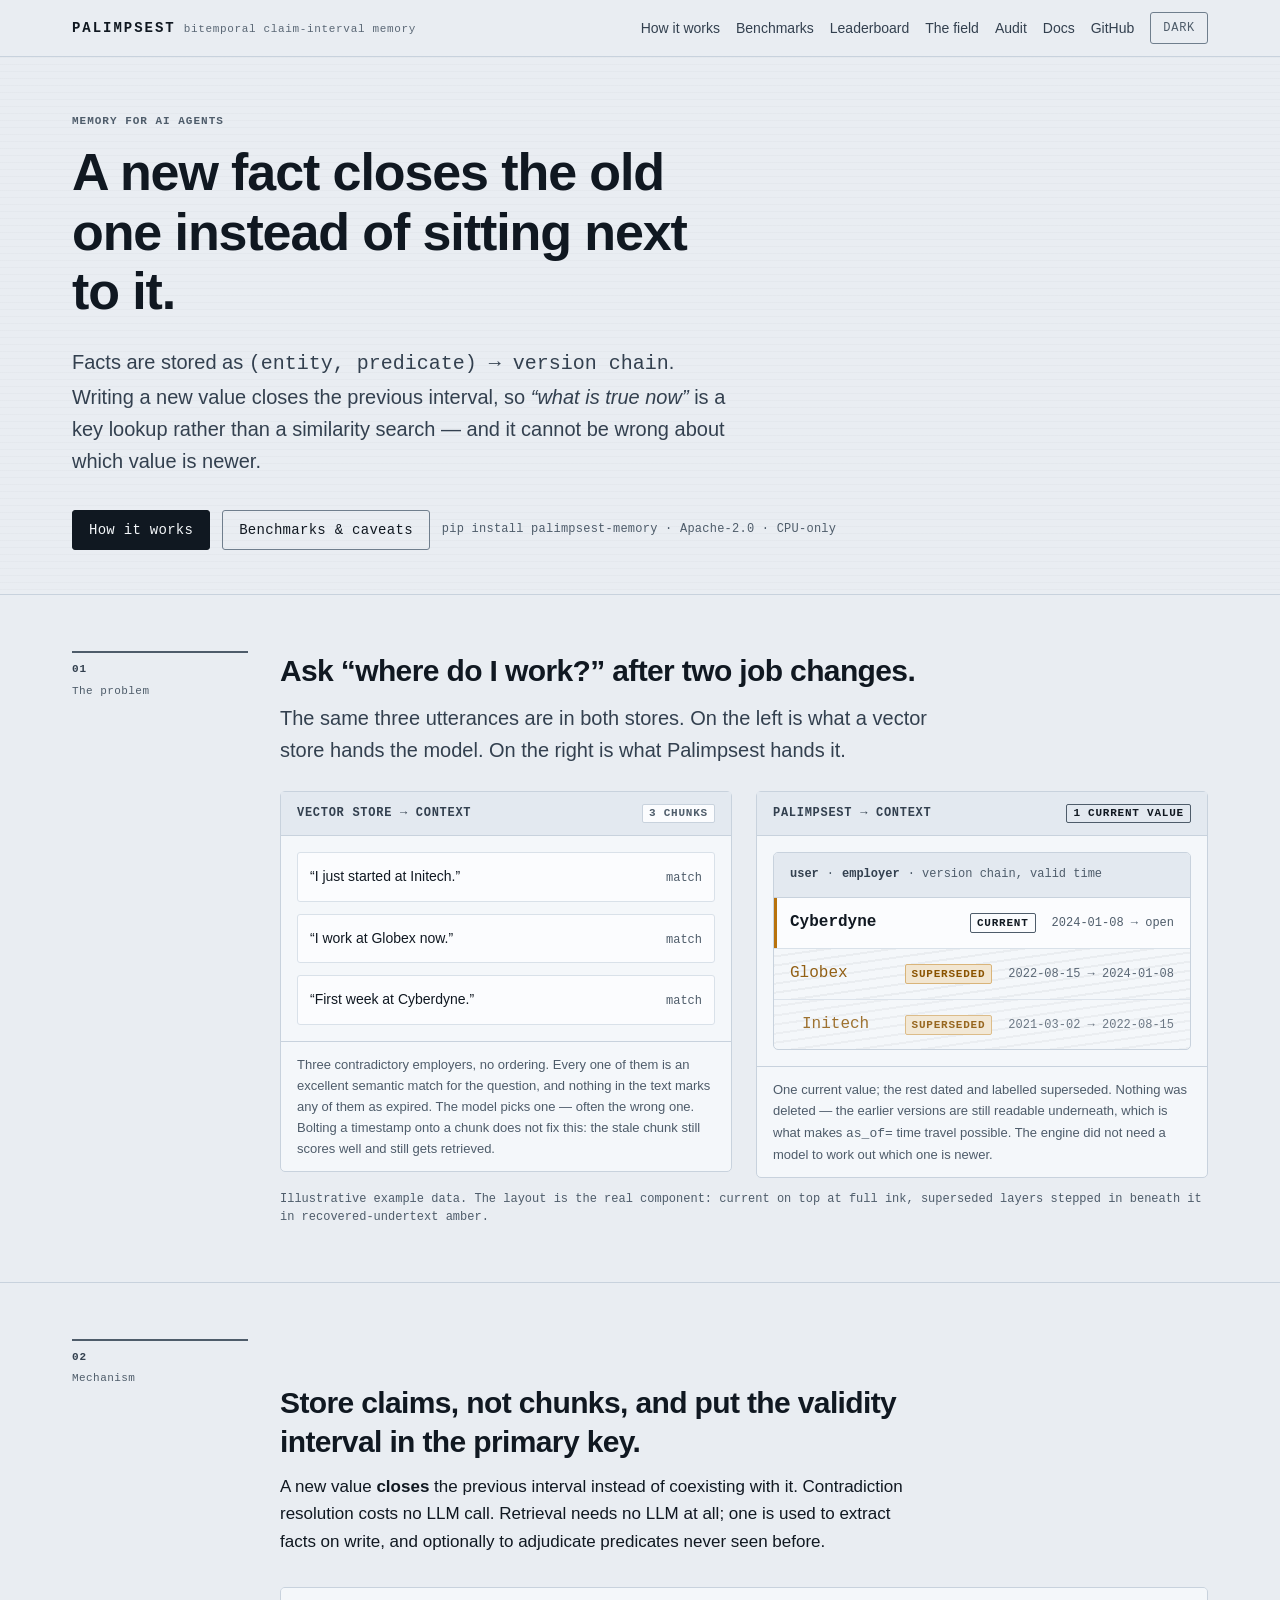
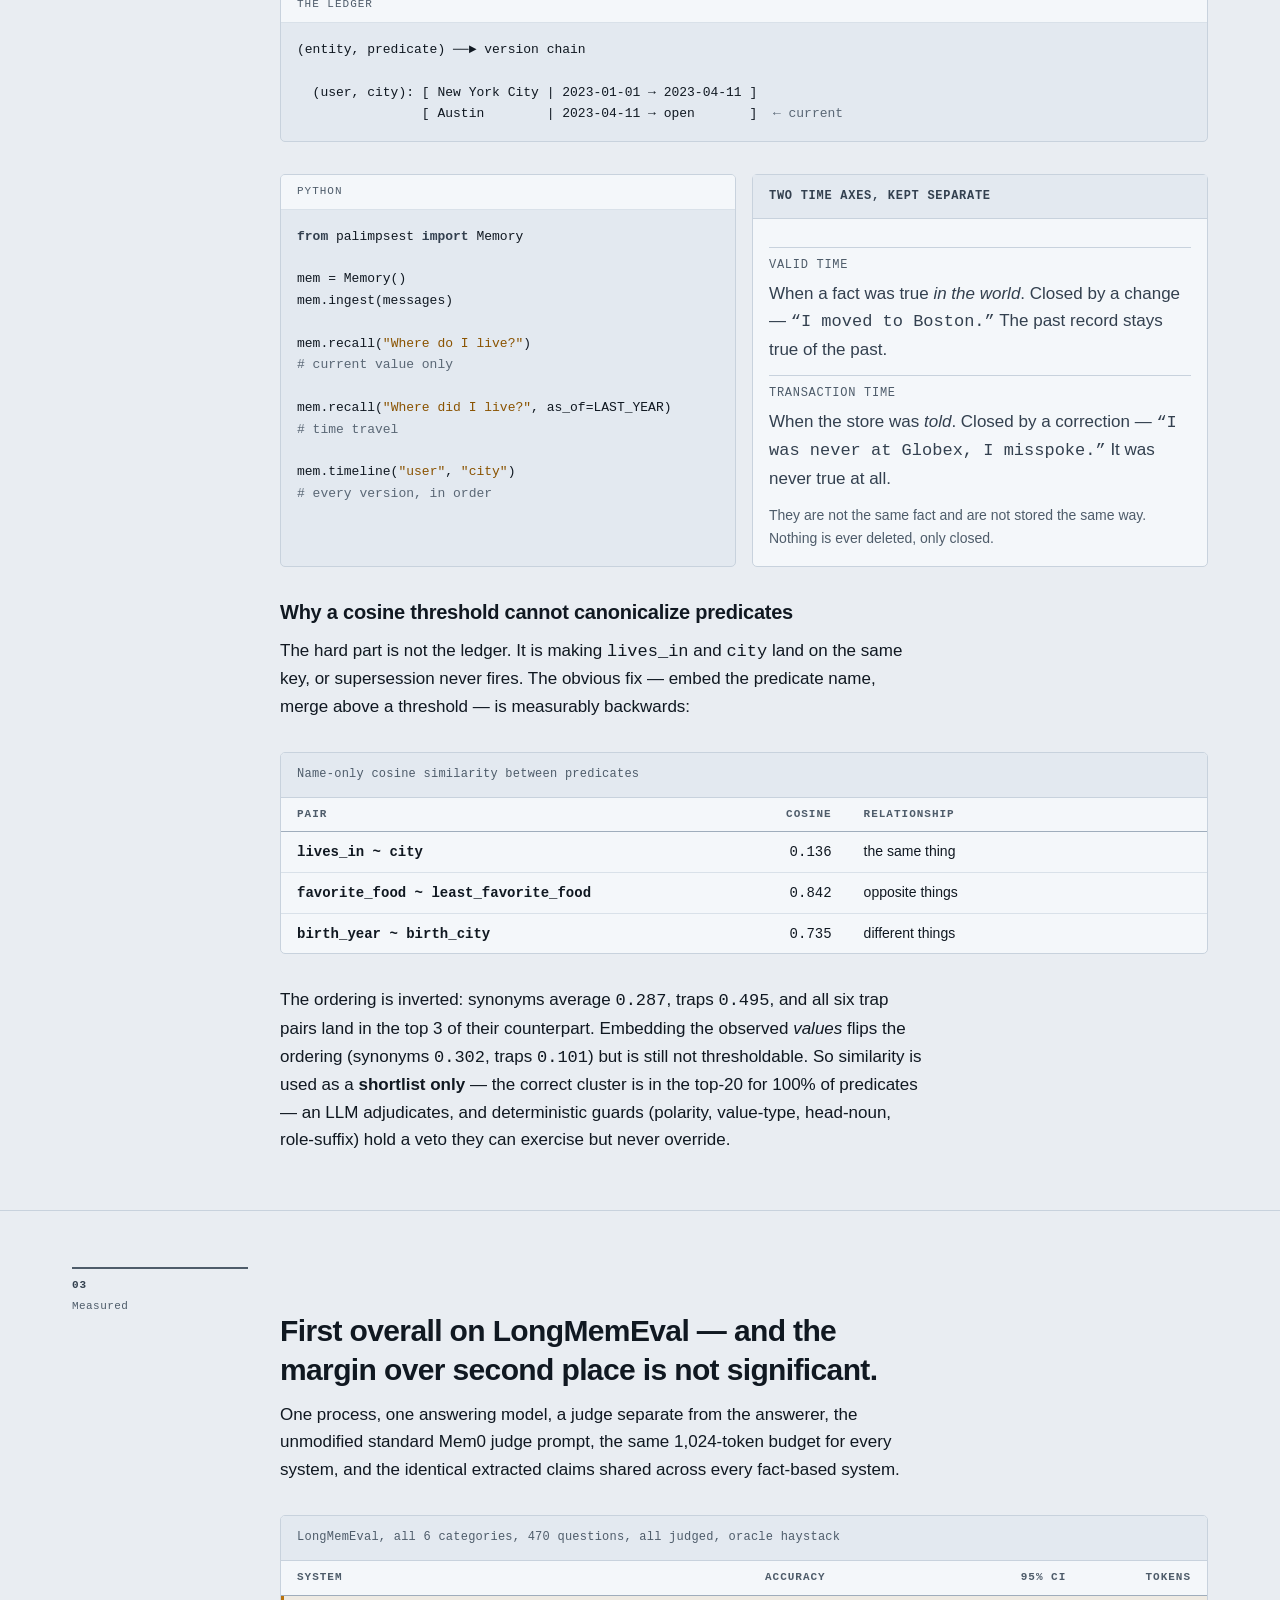
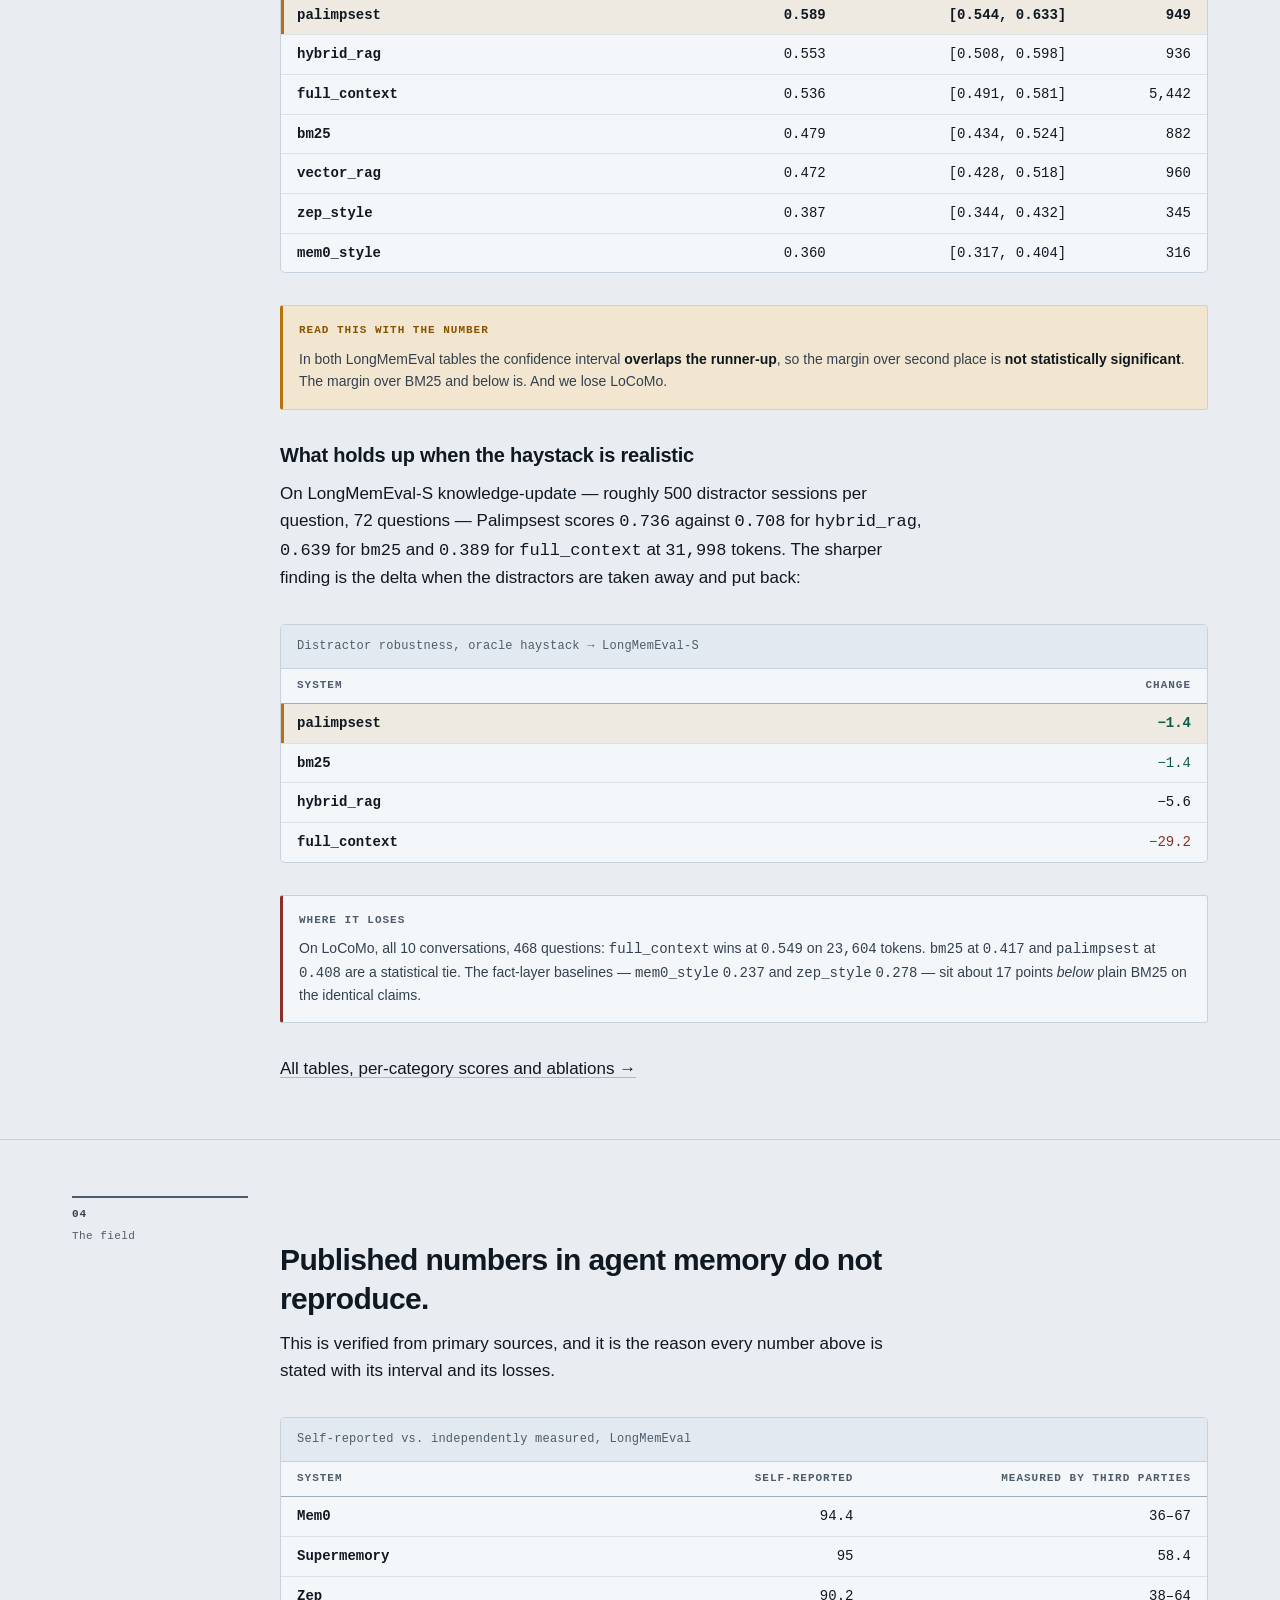
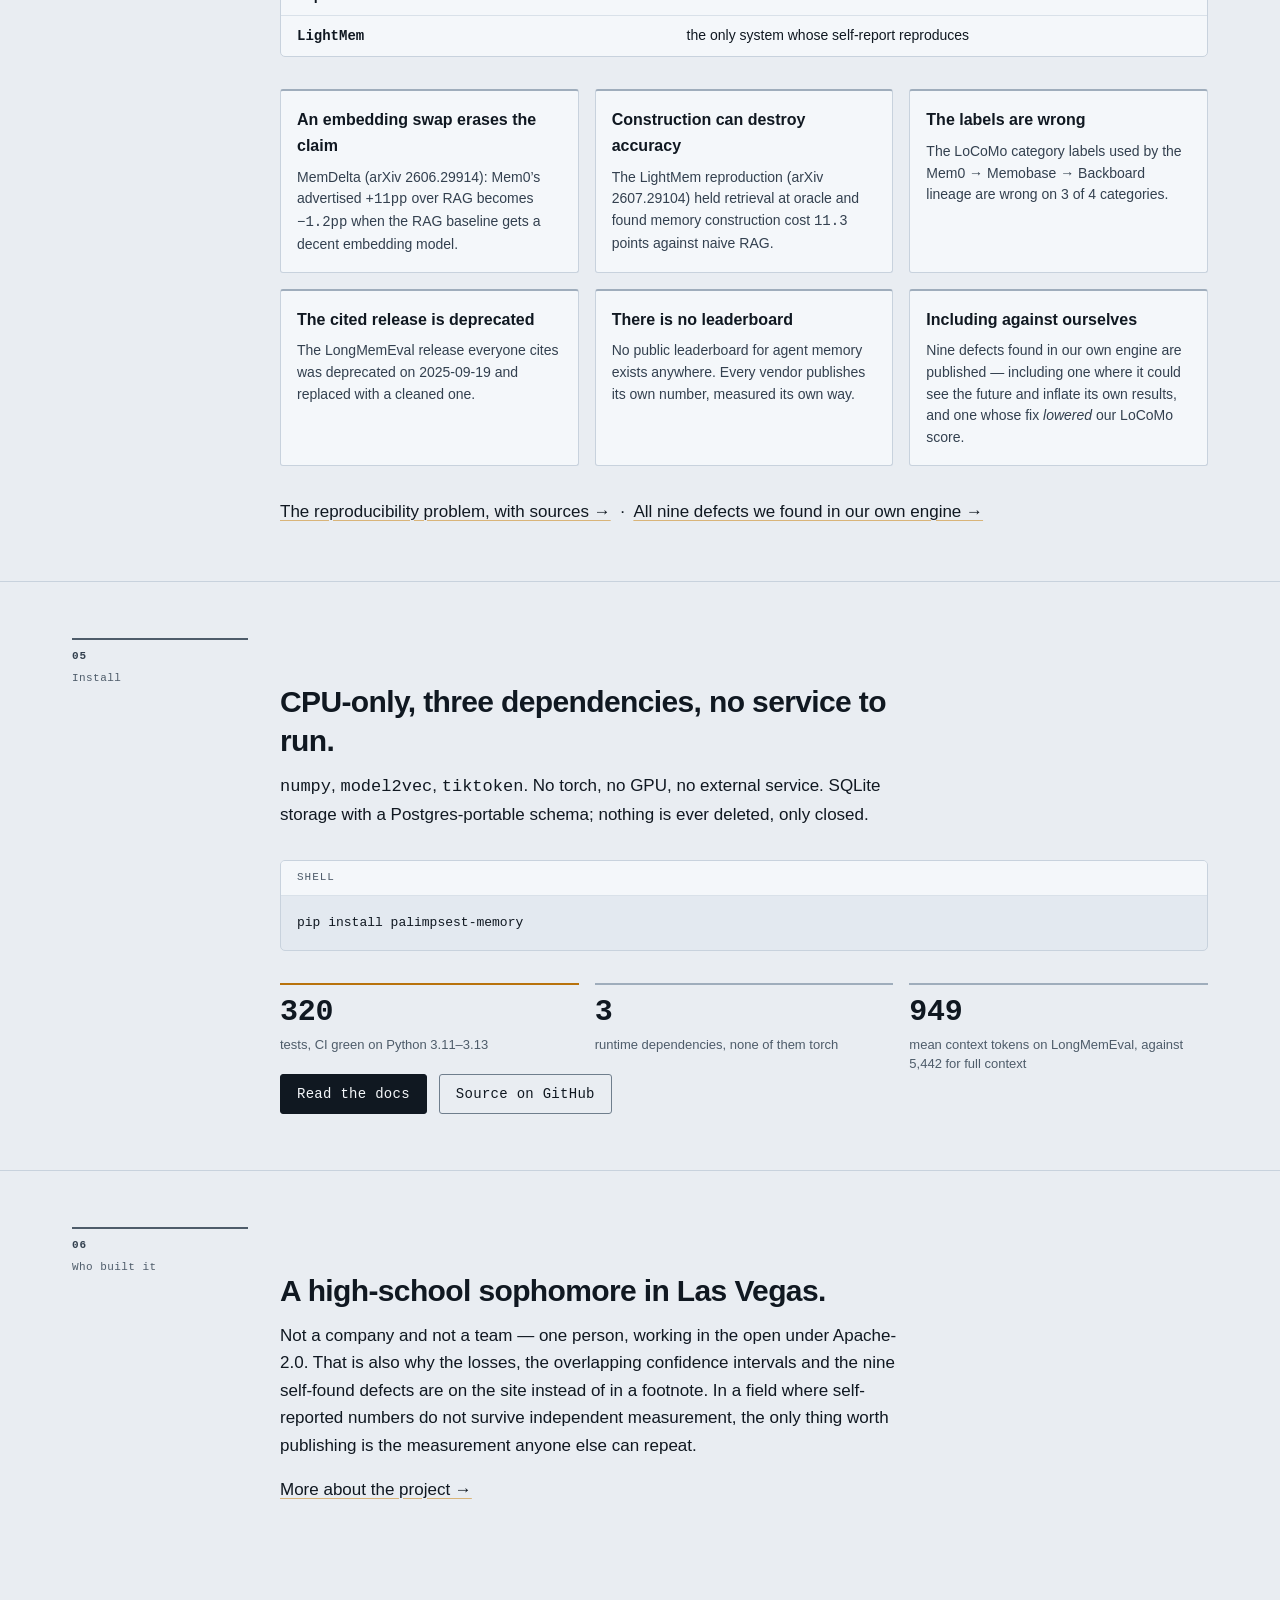
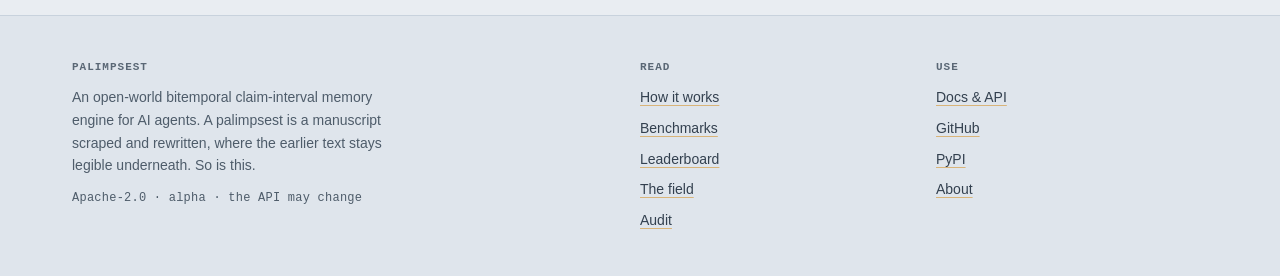
==== commit ace8febd: "Outreach and launch drafts; AML timing question goes first Nothing here is sent by any automated pro" ====
--- a/site/index.html
+++ b/site/index.html
@@ -22,10 +22,11 @@
     <nav class="nav" aria-label="Primary">
       <ul class="nav-list">
         <li><a href="how-it-works.html">How it works</a></li>
-        <li><a href="benchmarks.html">Benchmarks</a></li>
+        <li><a href="benchmarks/index.html">Benchmarks</a></li>
+        <li><a href="leaderboard/index.html">Leaderboard</a></li>
         <li><a href="field.html">The field</a></li>
-        <li><a href="audit.html">Audit</a></li>
-        <li><a href="docs.html">Docs</a></li>
+        <li><a href="audit/index.html">Audit</a></li>
+        <li><a href="docs/index.html">Docs</a></li>
         <li><a href="https://github.com/joe51111jwd/palimpsest">GitHub</a></li>
       </ul>
     </nav>
@@ -49,7 +50,7 @@
       </p>
       <div class="hero__actions">
         <a class="btn" href="how-it-works.html">How it works</a>
-        <a class="btn btn--ghost" href="benchmarks.html">Benchmarks &amp; caveats</a>
+        <a class="btn btn--ghost" href="benchmarks/index.html">Benchmarks &amp; caveats</a>
         <span class="meta">pip install palimpsest-memory &middot; Apache-2.0 &middot; CPU-only</span>
       </div>
     </div>
@@ -403,7 +404,7 @@
           </p>
         </div>
 
-        <p><a href="benchmarks.html">All tables, per-category scores and ablations &rarr;</a></p>
+        <p><a href="benchmarks/index.html">All tables, per-category scores and ablations &rarr;</a></p>
       </div>
     </div>
   </section>
@@ -506,7 +507,7 @@
         <p>
           <a href="field.html">The reproducibility problem, with sources &rarr;</a>
           &nbsp;&middot;&nbsp;
-          <a href="audit.html">All nine defects we found in our own engine &rarr;</a>
+          <a href="audit/index.html">All nine defects we found in our own engine &rarr;</a>
         </p>
       </div>
     </div>
@@ -548,7 +549,7 @@
         </div>
 
         <div class="hero__actions mt-0">
-          <a class="btn" href="docs.html">Read the docs</a>
+          <a class="btn" href="docs/index.html">Read the docs</a>
           <a class="btn btn--ghost" href="https://github.com/joe51111jwd/palimpsest">Source on GitHub</a>
         </div>
       </div>
@@ -589,15 +590,16 @@
       <h2>Read</h2>
       <ul>
         <li><a href="how-it-works.html">How it works</a></li>
-        <li><a href="benchmarks.html">Benchmarks</a></li>
+        <li><a href="benchmarks/index.html">Benchmarks</a></li>
+        <li><a href="leaderboard/index.html">Leaderboard</a></li>
         <li><a href="field.html">The field</a></li>
-        <li><a href="audit.html">Audit</a></li>
+        <li><a href="audit/index.html">Audit</a></li>
       </ul>
     </div>
     <div>
       <h2>Use</h2>
       <ul>
-        <li><a href="docs.html">Docs &amp; API</a></li>
+        <li><a href="docs/index.html">Docs &amp; API</a></li>
         <li><a href="https://github.com/joe51111jwd/palimpsest">GitHub</a></li>
         <li><a href="https://pypi.org/project/palimpsest-memory/">PyPI</a></li>
         <li><a href="about.html">About</a></li>
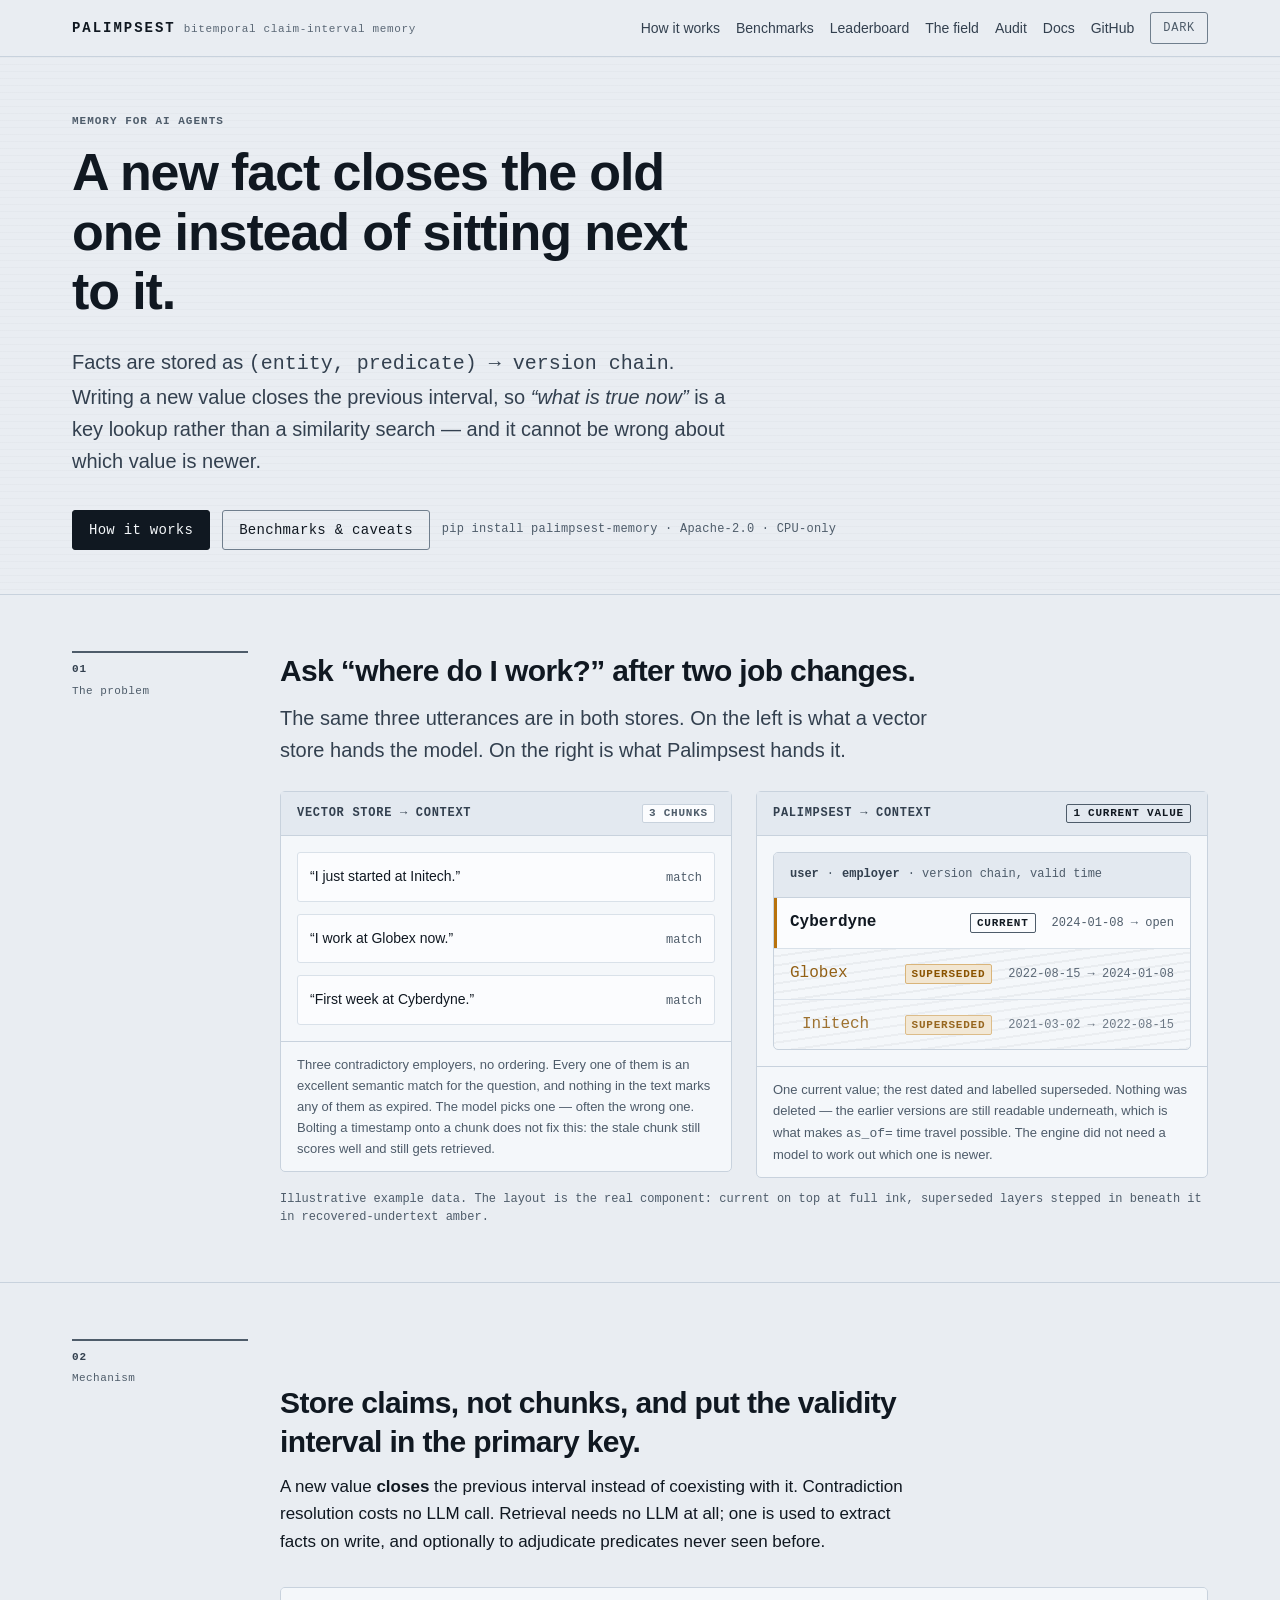
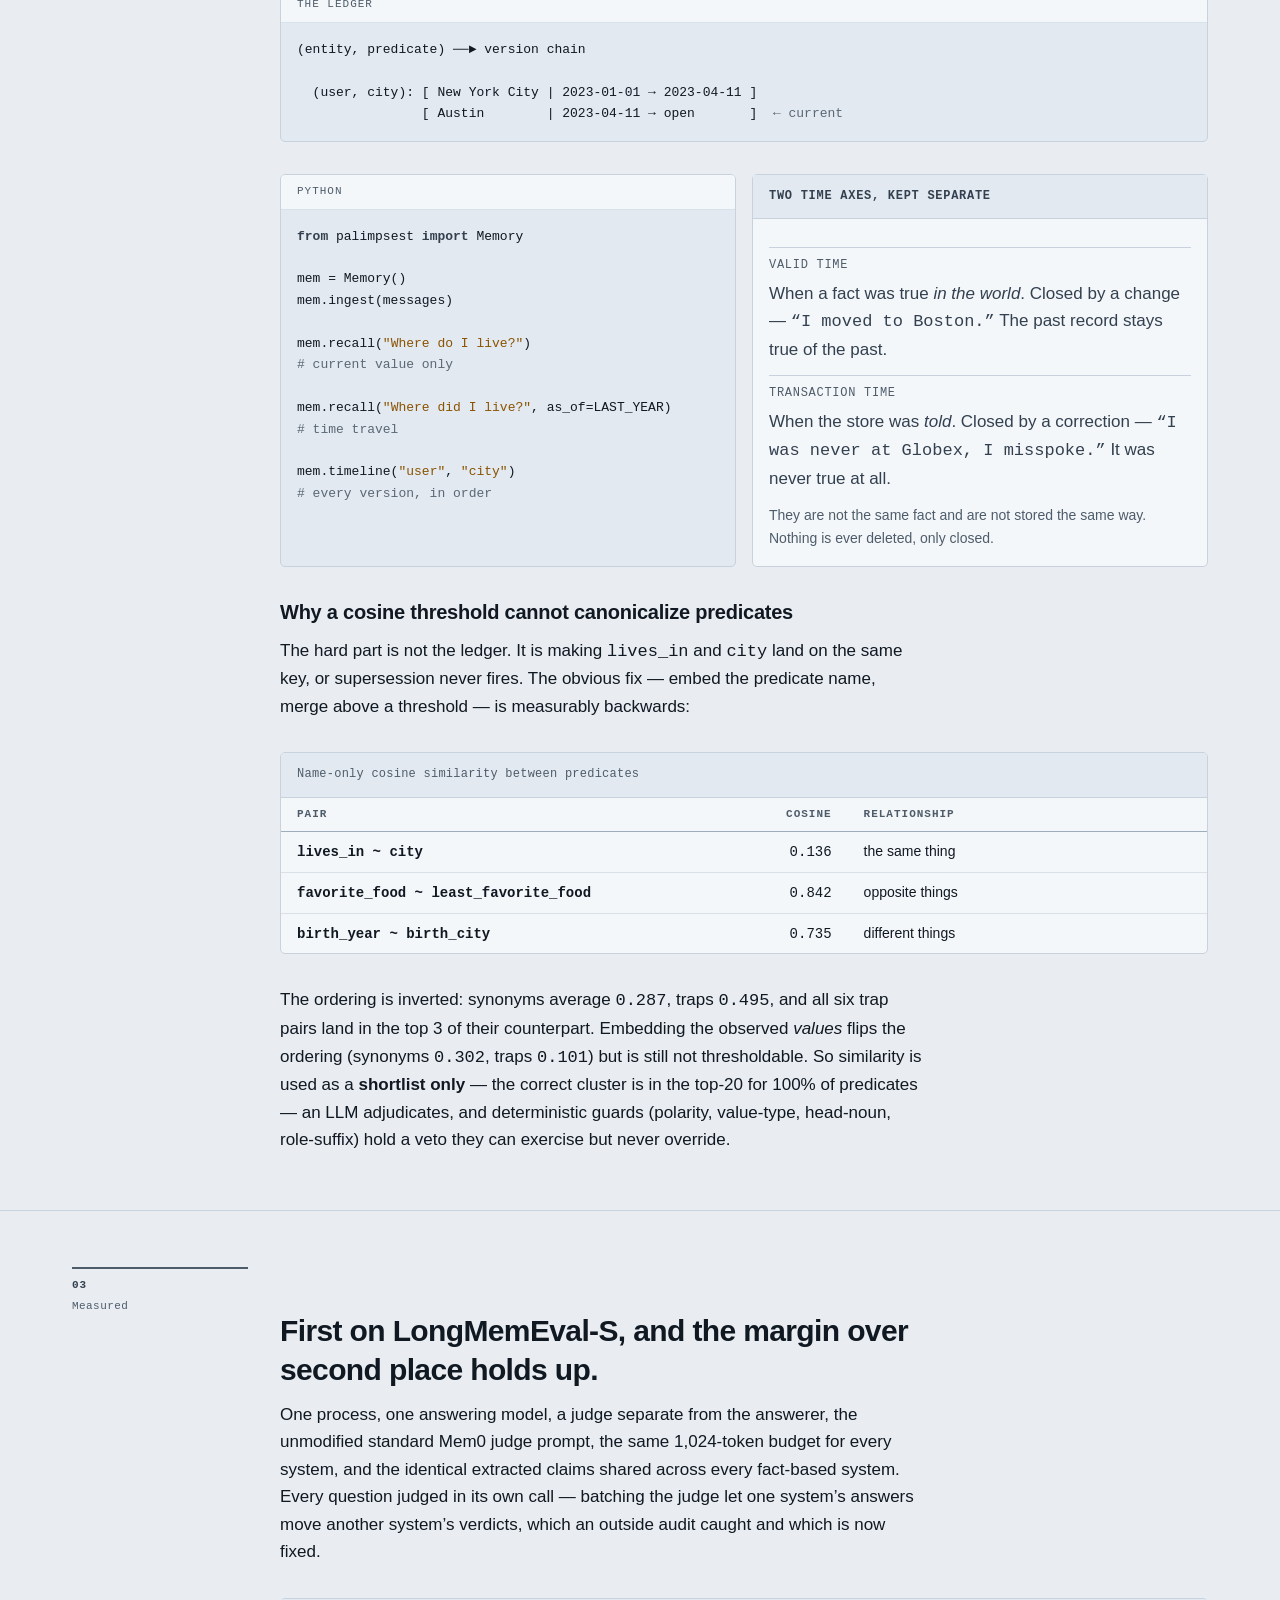
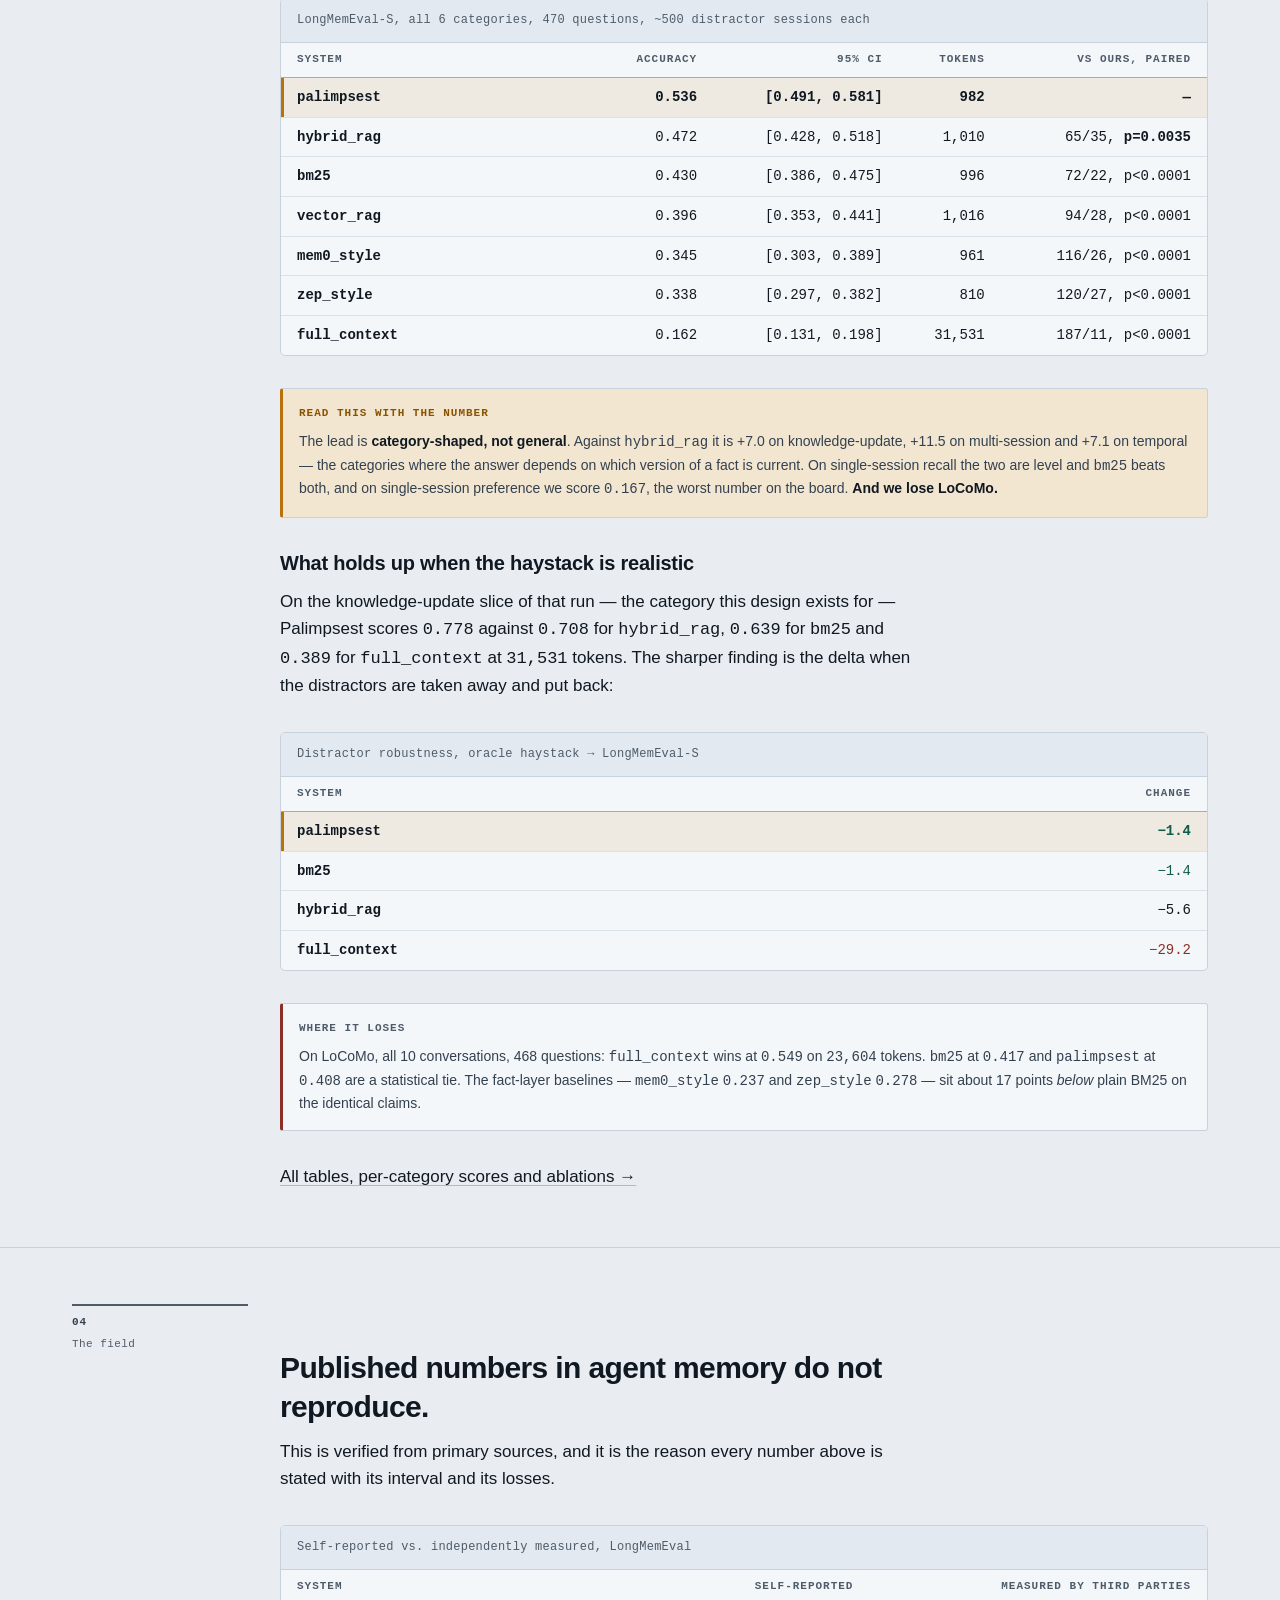
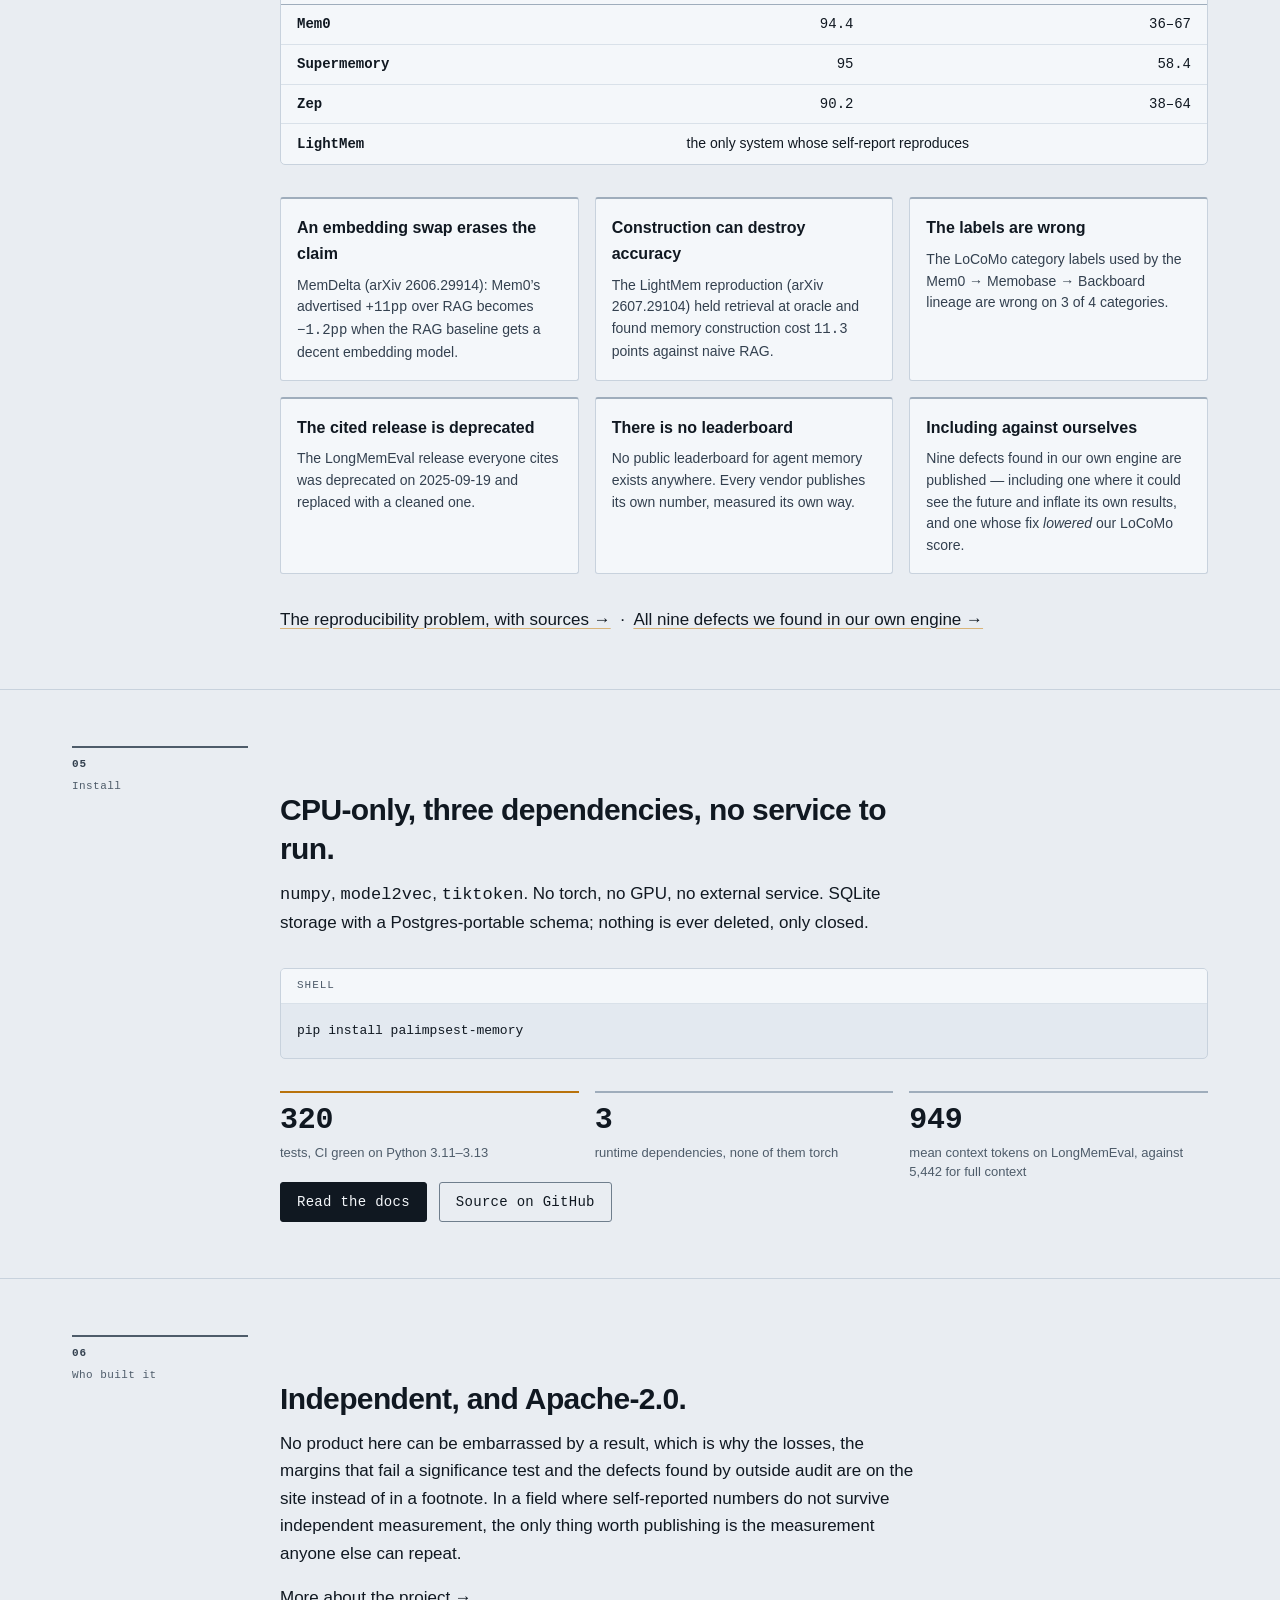
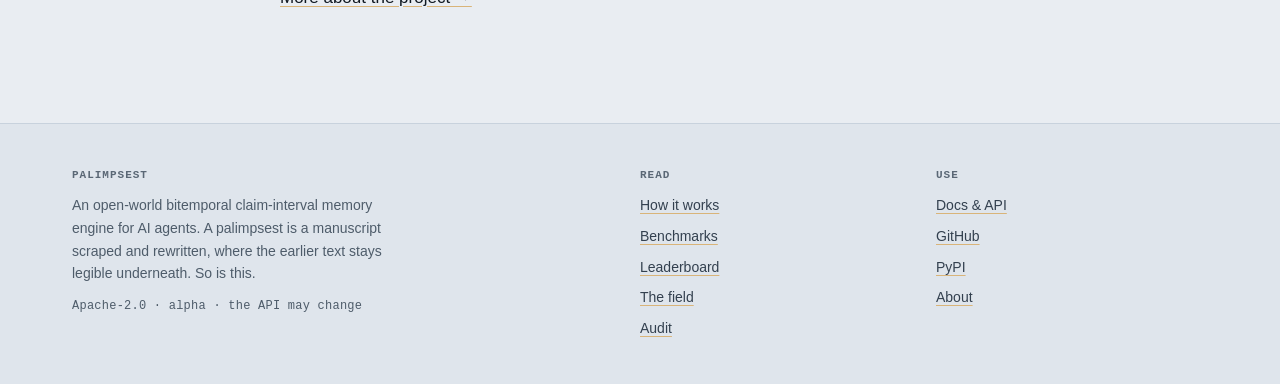
==== commit 07d61ed5: "Site and README: the defensible number, and the personal framing dropped The homepage, README, about" ====
--- a/site/index.html
+++ b/site/index.html
@@ -272,67 +272,77 @@
 
       <div class="stack-lg">
         <div class="prose">
-          <h2>First overall on LongMemEval &mdash; and the margin over second place is not significant.</h2>
+          <h2>First on LongMemEval-S, and the margin over second place holds up.</h2>
           <p>
             One process, one answering model, a judge separate from the answerer, the unmodified
             standard Mem0 judge prompt, the same 1,024-token budget for every system, and the
-            identical extracted claims shared across every fact-based system.
+            identical extracted claims shared across every fact-based system. Every question judged
+            in its own call &mdash; batching the judge let one system&rsquo;s answers move another
+            system&rsquo;s verdicts, which an outside audit caught and which is now fixed.
           </p>
         </div>
 
         <div class="table-wrap">
           <table class="data">
-            <caption>LongMemEval, all 6 categories, 470 questions, all judged, oracle haystack</caption>
+            <caption>LongMemEval-S, all 6 categories, 470 questions, ~500 distractor sessions each</caption>
             <thead>
               <tr>
                 <th scope="col" class="wrap-cell">system</th>
                 <th scope="col" class="num">accuracy</th>
                 <th scope="col" class="num">95% CI</th>
                 <th scope="col" class="num">tokens</th>
+                <th scope="col" class="num">vs ours, paired</th>
               </tr>
             </thead>
             <tbody>
               <tr class="is-ours">
                 <th scope="row" class="mono">palimpsest</th>
-                <td class="num">0.589</td>
-                <td class="num">[0.544, 0.633]</td>
-                <td class="num">949</td>
-              </tr>
-              <tr>
-                <th scope="row" class="mono">hybrid_rag</th>
-                <td class="num">0.553</td>
-                <td class="num">[0.508, 0.598]</td>
-                <td class="num">936</td>
-              </tr>
-              <tr>
-                <th scope="row" class="mono">full_context</th>
                 <td class="num">0.536</td>
                 <td class="num">[0.491, 0.581]</td>
-                <td class="num">5,442</td>
-              </tr>
-              <tr>
-                <th scope="row" class="mono">bm25</th>
-                <td class="num">0.479</td>
-                <td class="num">[0.434, 0.524]</td>
-                <td class="num">882</td>
-              </tr>
-              <tr>
-                <th scope="row" class="mono">vector_rag</th>
+                <td class="num">982</td>
+                <td class="num">&mdash;</td>
+              </tr>
+              <tr>
+                <th scope="row" class="mono">hybrid_rag</th>
                 <td class="num">0.472</td>
                 <td class="num">[0.428, 0.518]</td>
-                <td class="num">960</td>
+                <td class="num">1,010</td>
+                <td class="num">65/35, <strong>p=0.0035</strong></td>
+              </tr>
+              <tr>
+                <th scope="row" class="mono">bm25</th>
+                <td class="num">0.430</td>
+                <td class="num">[0.386, 0.475]</td>
+                <td class="num">996</td>
+                <td class="num">72/22, p&lt;0.0001</td>
+              </tr>
+              <tr>
+                <th scope="row" class="mono">vector_rag</th>
+                <td class="num">0.396</td>
+                <td class="num">[0.353, 0.441]</td>
+                <td class="num">1,016</td>
+                <td class="num">94/28, p&lt;0.0001</td>
+              </tr>
+              <tr>
+                <th scope="row" class="mono">mem0_style</th>
+                <td class="num">0.345</td>
+                <td class="num">[0.303, 0.389]</td>
+                <td class="num">961</td>
+                <td class="num">116/26, p&lt;0.0001</td>
               </tr>
               <tr>
                 <th scope="row" class="mono">zep_style</th>
-                <td class="num">0.387</td>
-                <td class="num">[0.344, 0.432]</td>
-                <td class="num">345</td>
-              </tr>
-              <tr>
-                <th scope="row" class="mono">mem0_style</th>
-                <td class="num">0.360</td>
-                <td class="num">[0.317, 0.404]</td>
-                <td class="num">316</td>
+                <td class="num">0.338</td>
+                <td class="num">[0.297, 0.382]</td>
+                <td class="num">810</td>
+                <td class="num">120/27, p&lt;0.0001</td>
+              </tr>
+              <tr>
+                <th scope="row" class="mono">full_context</th>
+                <td class="num">0.162</td>
+                <td class="num">[0.131, 0.198]</td>
+                <td class="num">31,531</td>
+                <td class="num">187/11, p&lt;0.0001</td>
               </tr>
             </tbody>
           </table>
@@ -341,21 +351,25 @@
         <div class="callout callout--caveat">
           <p class="callout__title">Read this with the number</p>
           <p>
-            In both LongMemEval tables the confidence interval <strong>overlaps the runner-up</strong>,
-            so the margin over second place is <strong>not statistically significant</strong>. The margin
-            over BM25 and below is. And we lose LoCoMo.
+            The lead is <strong>category-shaped, not general</strong>. Against
+            <span class="mono">hybrid_rag</span> it is +7.0 on knowledge-update, +11.5 on
+            multi-session and +7.1 on temporal &mdash; the categories where the answer depends on
+            which version of a fact is current. On single-session recall the two are level and
+            <span class="mono">bm25</span> beats both, and on single-session preference we score
+            <span class="num">0.167</span>, the worst number on the board. <strong>And we lose
+            LoCoMo.</strong>
           </p>
         </div>
 
         <div class="prose">
           <h3>What holds up when the haystack is realistic</h3>
           <p>
-            On LongMemEval-S knowledge-update &mdash; roughly 500 distractor sessions per question, 72
-            questions &mdash; Palimpsest scores <span class="num">0.736</span> against
+            On the knowledge-update slice of that run &mdash; the category this design exists for
+            &mdash; Palimpsest scores <span class="num">0.778</span> against
             <span class="num">0.708</span> for <span class="mono">hybrid_rag</span>,
             <span class="num">0.639</span> for <span class="mono">bm25</span> and
             <span class="num">0.389</span> for <span class="mono">full_context</span> at
-            <span class="num">31,998</span> tokens. The sharper finding is the delta when the
+            <span class="num">31,531</span> tokens. The sharper finding is the delta when the
             distractors are taken away and put back:
           </p>
         </div>
@@ -561,13 +575,12 @@
     <div class="wrap section-grid">
       <div class="section-rail"><b>06</b><span>Who built it</span></div>
       <div class="prose">
-        <h2>A high-school sophomore in Las Vegas.</h2>
+        <h2>Independent, and Apache-2.0.</h2>
         <p>
-          Not a company and not a team &mdash; one person, working in the open under Apache-2.0. That is
-          also why the losses, the overlapping confidence intervals and the nine self-found defects are
-          on the site instead of in a footnote. In a field where self-reported numbers do not survive
-          independent measurement, the only thing worth publishing is the measurement anyone else can
-          repeat.
+          No product here can be embarrassed by a result, which is why the losses, the margins that
+          fail a significance test and the defects found by outside audit are on the site instead of
+          in a footnote. In a field where self-reported numbers do not survive independent
+          measurement, the only thing worth publishing is the measurement anyone else can repeat.
         </p>
         <p><a href="about.html">More about the project &rarr;</a></p>
       </div>
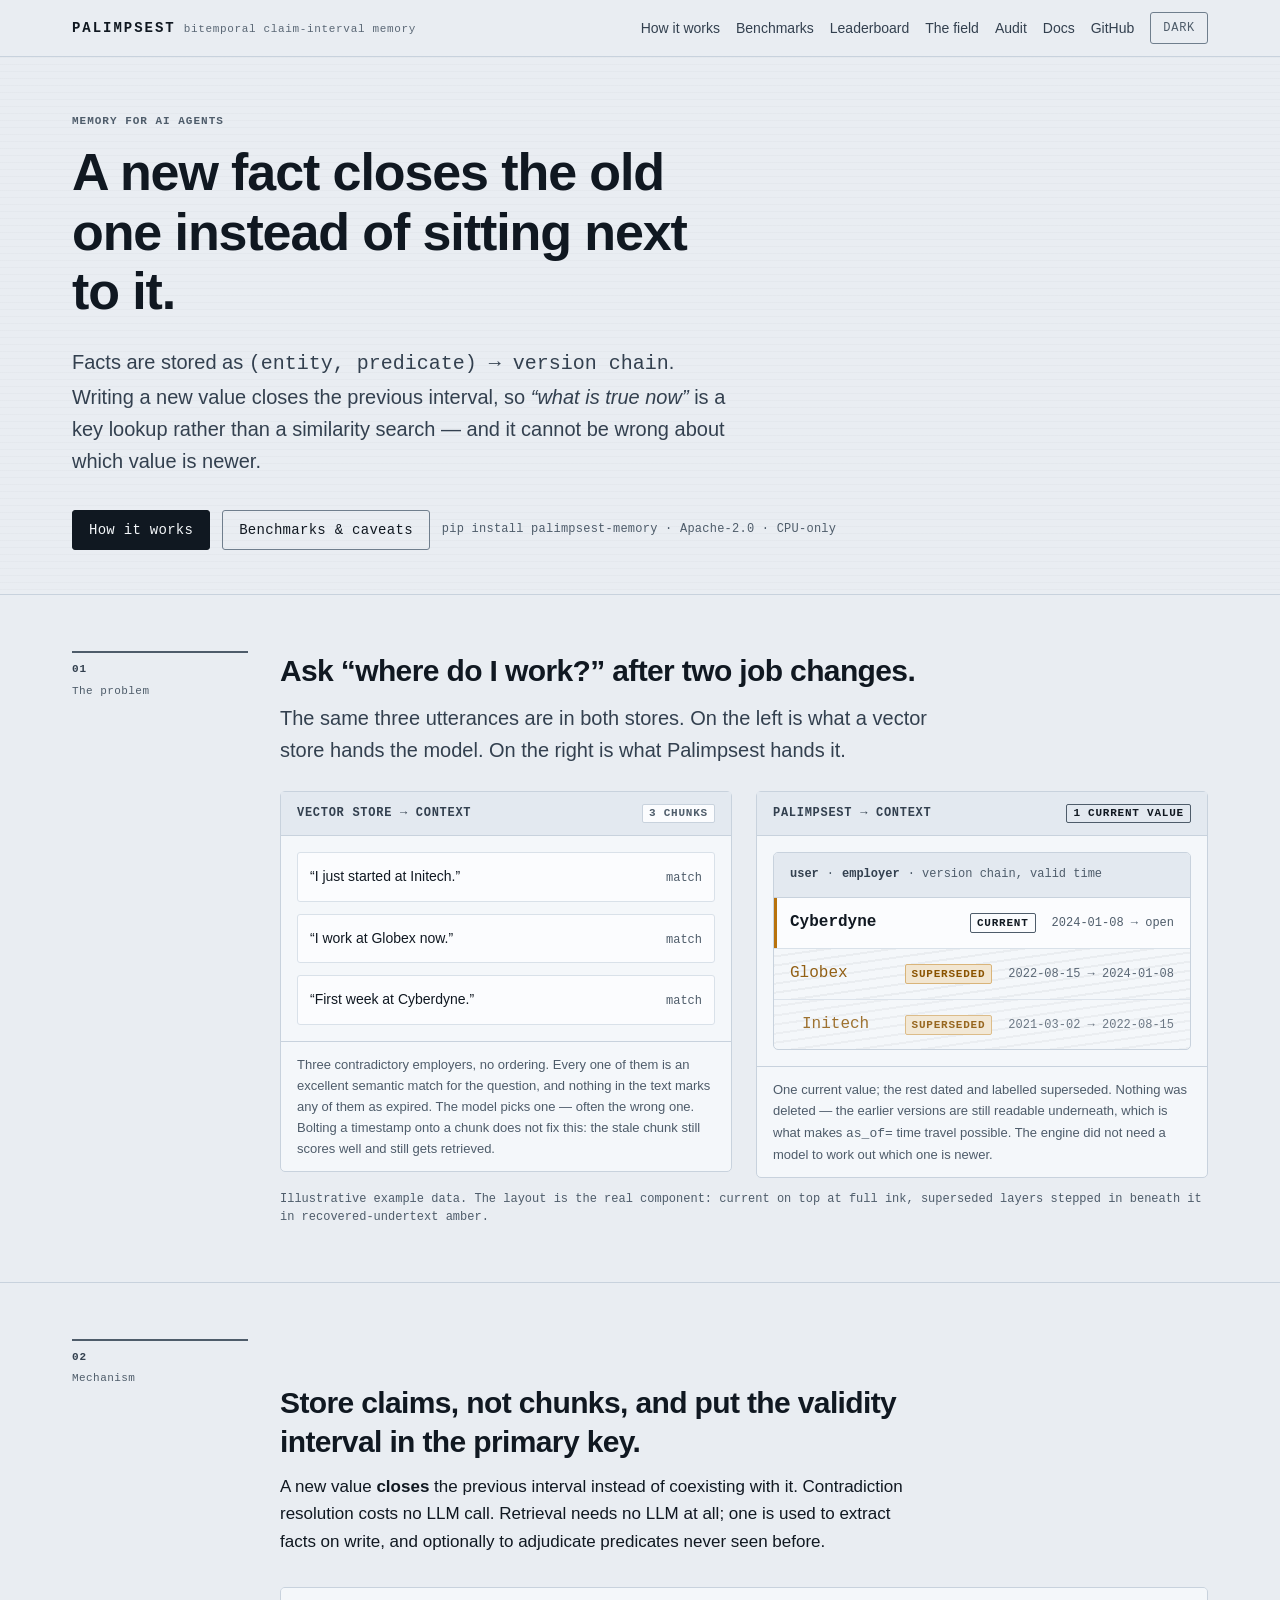
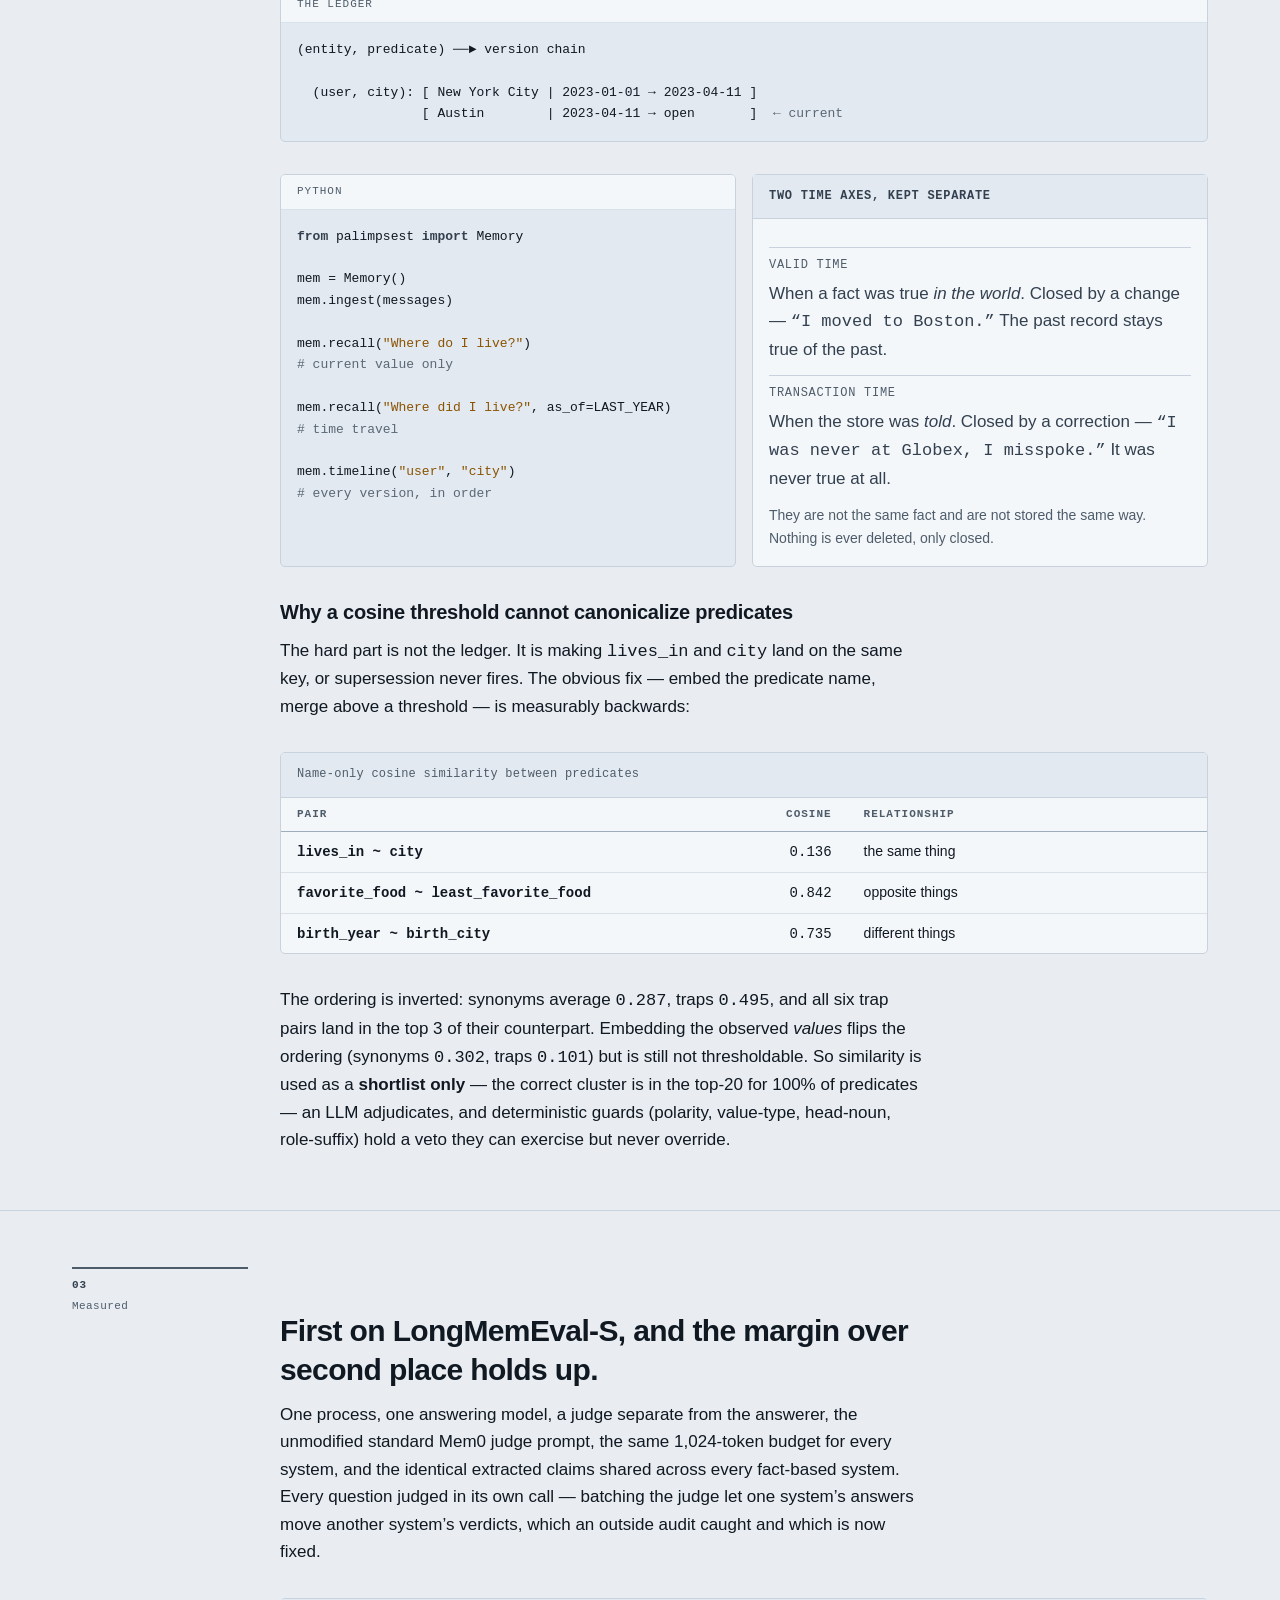
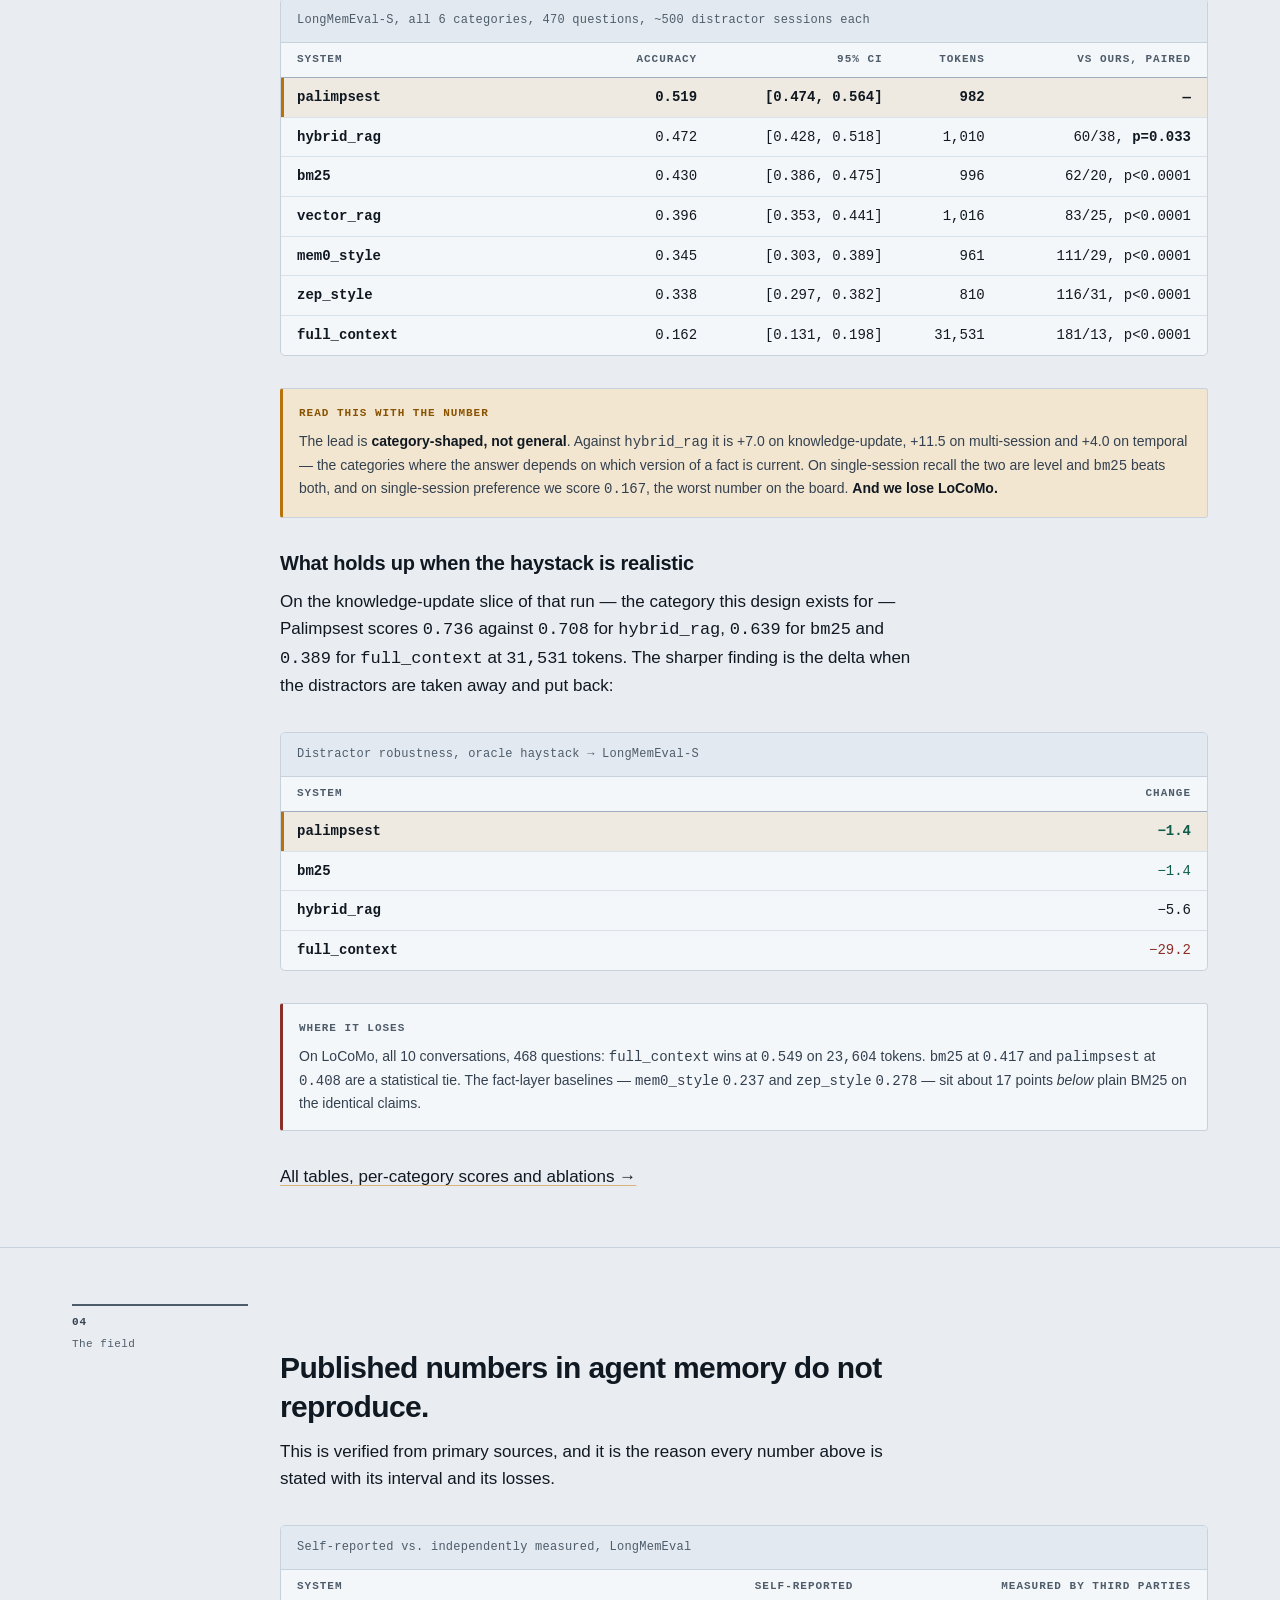
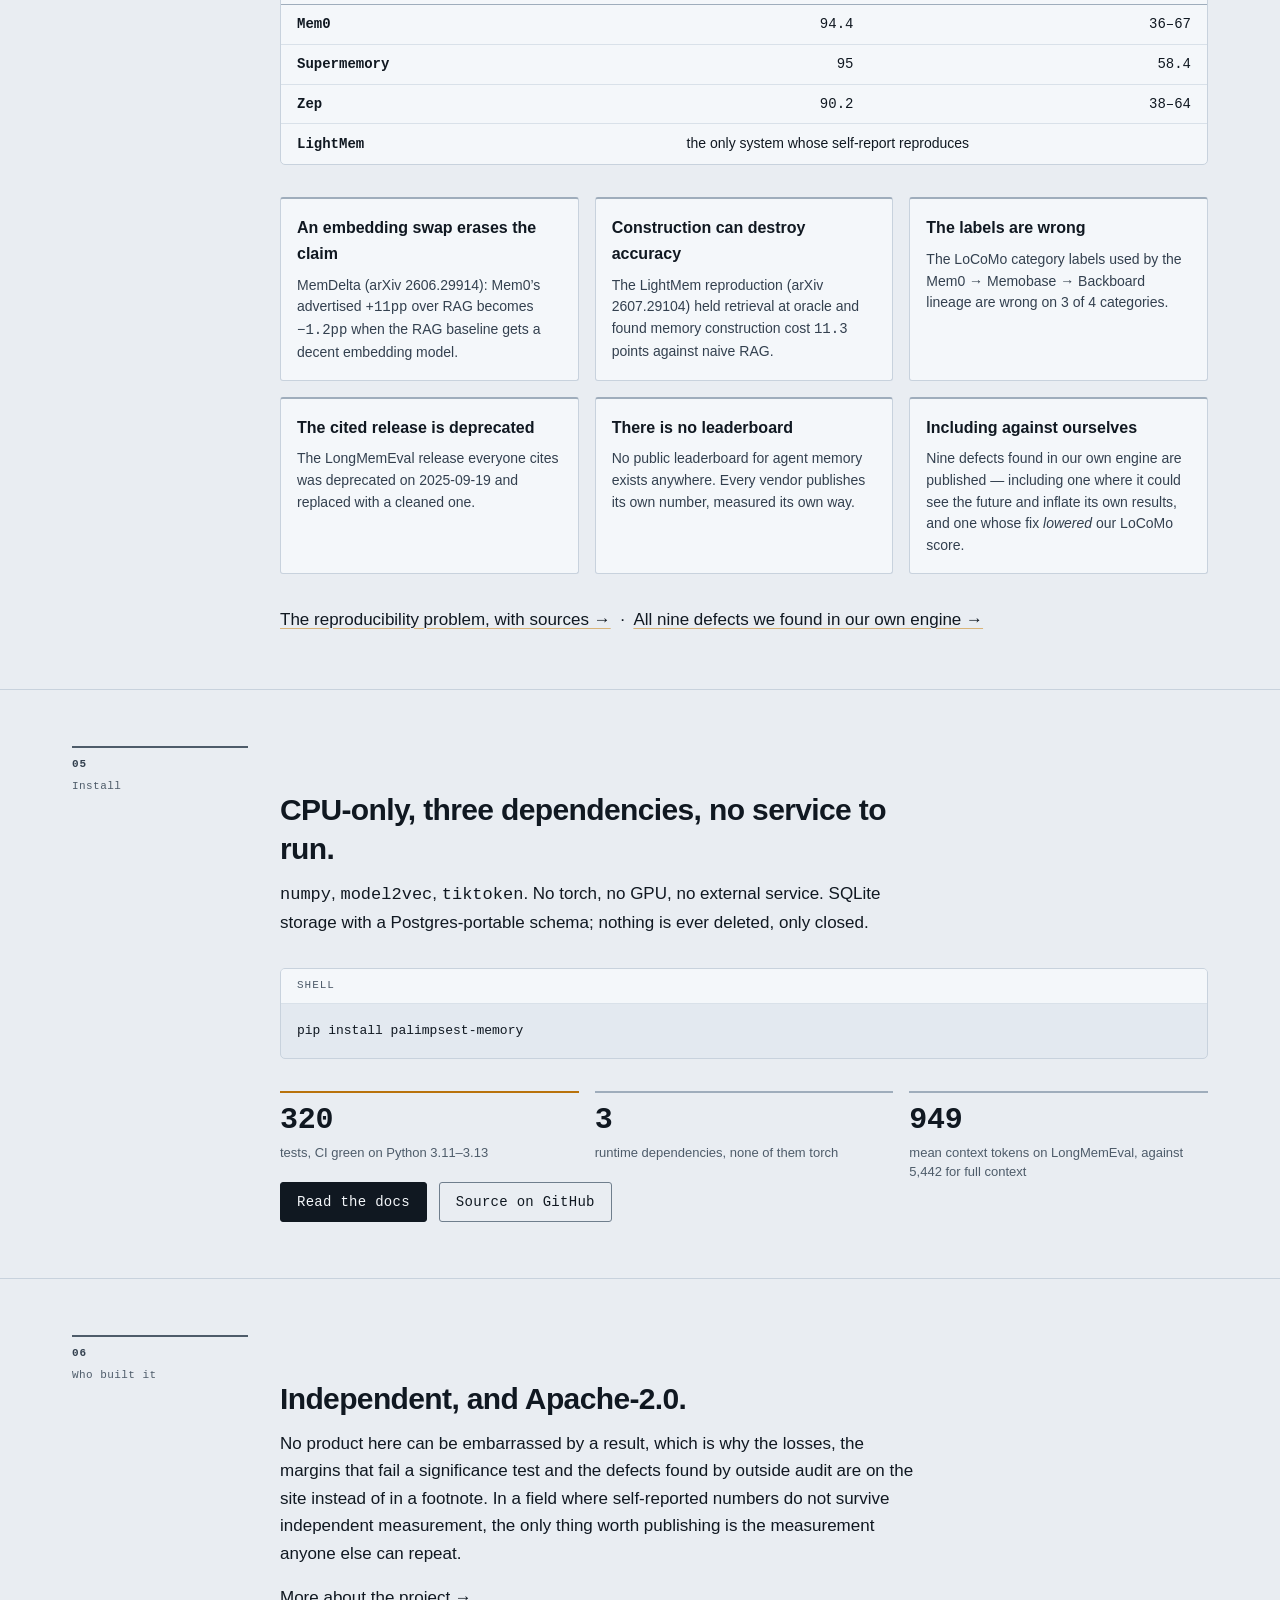
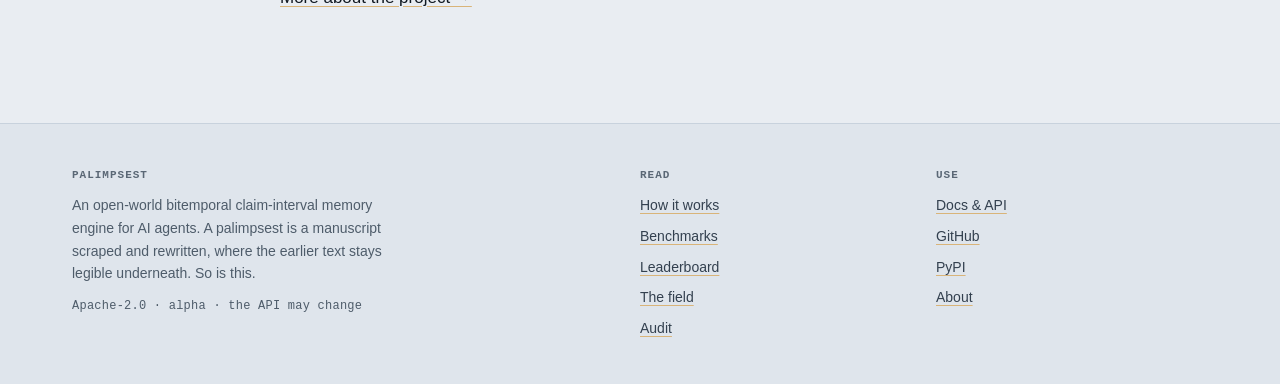
==== commit 56c26919: "Headline settles at 0.519, with the temporal block off on the evidence The block-on/block-off compar" ====
--- a/site/index.html
+++ b/site/index.html
@@ -297,8 +297,8 @@
             <tbody>
               <tr class="is-ours">
                 <th scope="row" class="mono">palimpsest</th>
-                <td class="num">0.536</td>
-                <td class="num">[0.491, 0.581]</td>
+                <td class="num">0.519</td>
+                <td class="num">[0.474, 0.564]</td>
                 <td class="num">982</td>
                 <td class="num">&mdash;</td>
               </tr>
@@ -307,42 +307,42 @@
                 <td class="num">0.472</td>
                 <td class="num">[0.428, 0.518]</td>
                 <td class="num">1,010</td>
-                <td class="num">65/35, <strong>p=0.0035</strong></td>
+                <td class="num">60/38, <strong>p=0.033</strong></td>
               </tr>
               <tr>
                 <th scope="row" class="mono">bm25</th>
                 <td class="num">0.430</td>
                 <td class="num">[0.386, 0.475]</td>
                 <td class="num">996</td>
-                <td class="num">72/22, p&lt;0.0001</td>
+                <td class="num">62/20, p&lt;0.0001</td>
               </tr>
               <tr>
                 <th scope="row" class="mono">vector_rag</th>
                 <td class="num">0.396</td>
                 <td class="num">[0.353, 0.441]</td>
                 <td class="num">1,016</td>
-                <td class="num">94/28, p&lt;0.0001</td>
+                <td class="num">83/25, p&lt;0.0001</td>
               </tr>
               <tr>
                 <th scope="row" class="mono">mem0_style</th>
                 <td class="num">0.345</td>
                 <td class="num">[0.303, 0.389]</td>
                 <td class="num">961</td>
-                <td class="num">116/26, p&lt;0.0001</td>
+                <td class="num">111/29, p&lt;0.0001</td>
               </tr>
               <tr>
                 <th scope="row" class="mono">zep_style</th>
                 <td class="num">0.338</td>
                 <td class="num">[0.297, 0.382]</td>
                 <td class="num">810</td>
-                <td class="num">120/27, p&lt;0.0001</td>
+                <td class="num">116/31, p&lt;0.0001</td>
               </tr>
               <tr>
                 <th scope="row" class="mono">full_context</th>
                 <td class="num">0.162</td>
                 <td class="num">[0.131, 0.198]</td>
                 <td class="num">31,531</td>
-                <td class="num">187/11, p&lt;0.0001</td>
+                <td class="num">181/13, p&lt;0.0001</td>
               </tr>
             </tbody>
           </table>
@@ -353,7 +353,7 @@
           <p>
             The lead is <strong>category-shaped, not general</strong>. Against
             <span class="mono">hybrid_rag</span> it is +7.0 on knowledge-update, +11.5 on
-            multi-session and +7.1 on temporal &mdash; the categories where the answer depends on
+            multi-session and +4.0 on temporal &mdash; the categories where the answer depends on
             which version of a fact is current. On single-session recall the two are level and
             <span class="mono">bm25</span> beats both, and on single-session preference we score
             <span class="num">0.167</span>, the worst number on the board. <strong>And we lose
@@ -365,7 +365,7 @@
           <h3>What holds up when the haystack is realistic</h3>
           <p>
             On the knowledge-update slice of that run &mdash; the category this design exists for
-            &mdash; Palimpsest scores <span class="num">0.778</span> against
+            &mdash; Palimpsest scores <span class="num">0.736</span> against
             <span class="num">0.708</span> for <span class="mono">hybrid_rag</span>,
             <span class="num">0.639</span> for <span class="mono">bm25</span> and
             <span class="num">0.389</span> for <span class="mono">full_context</span> at
